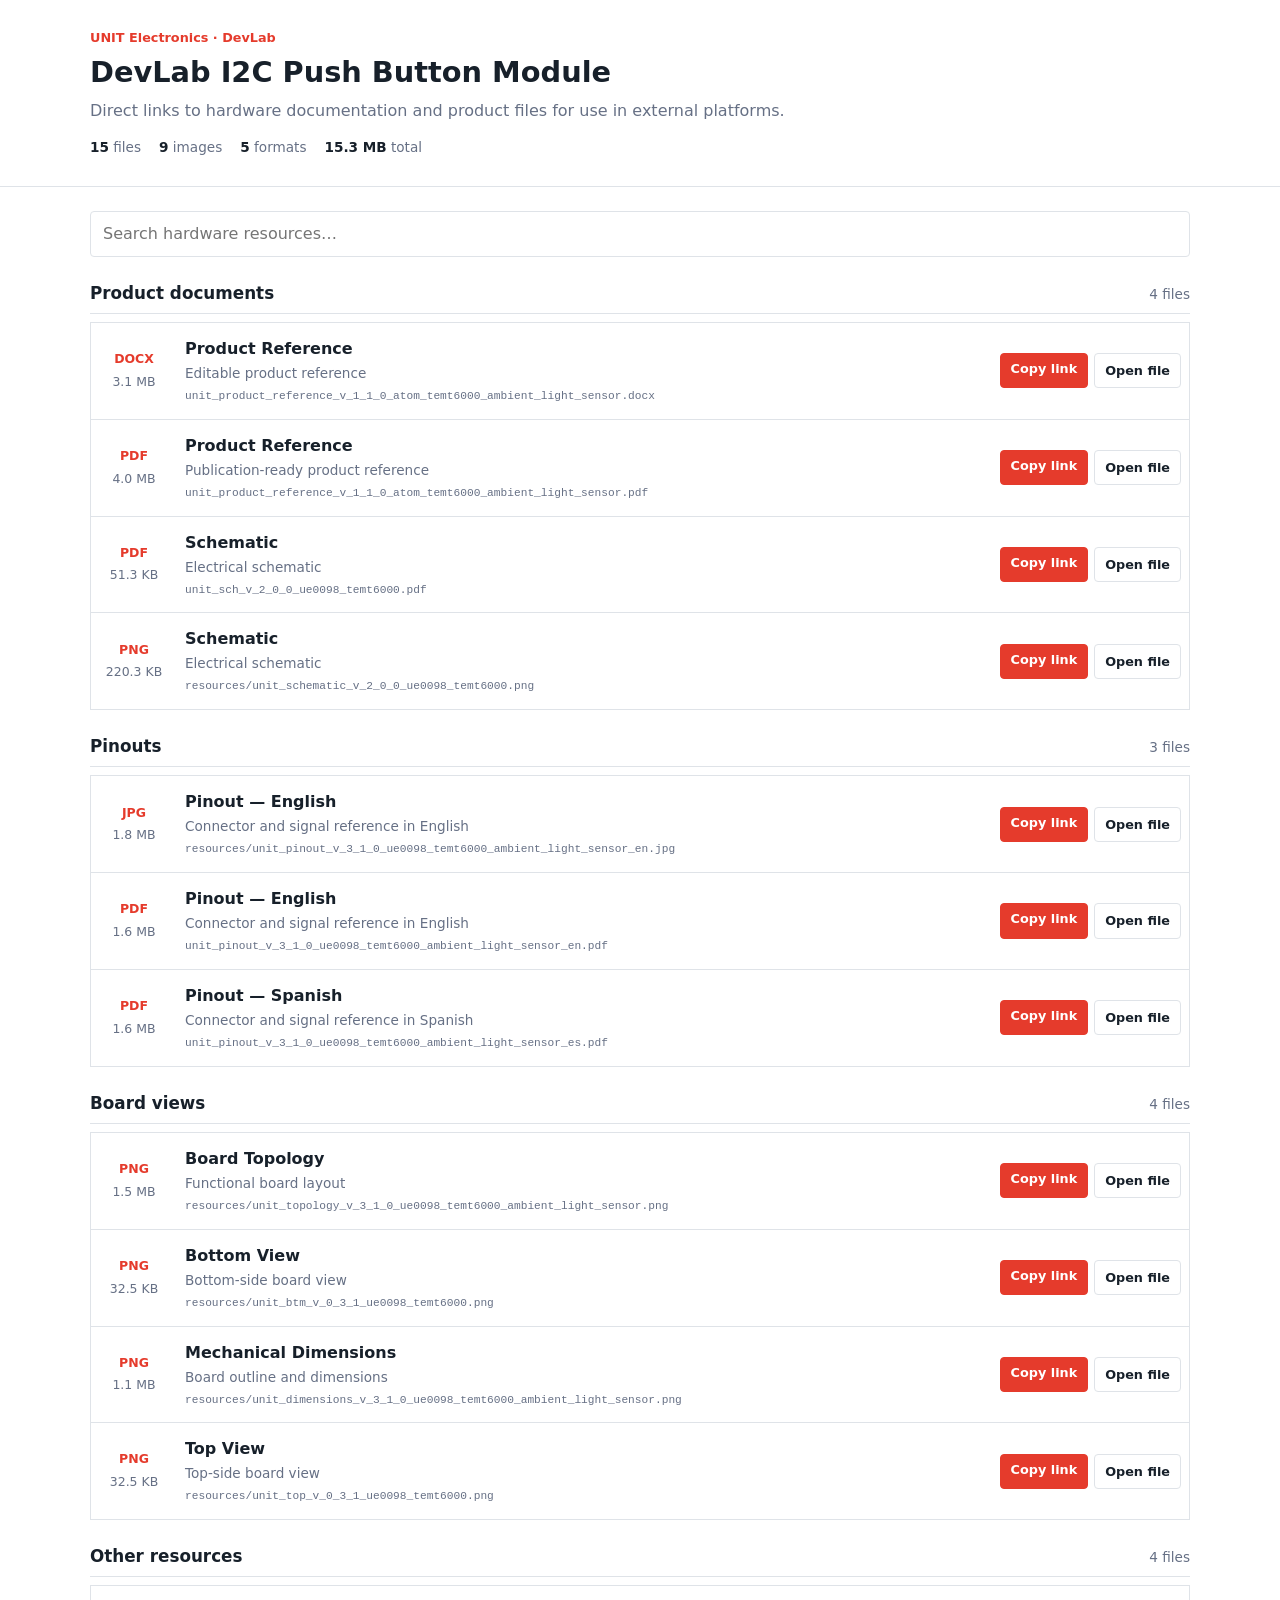
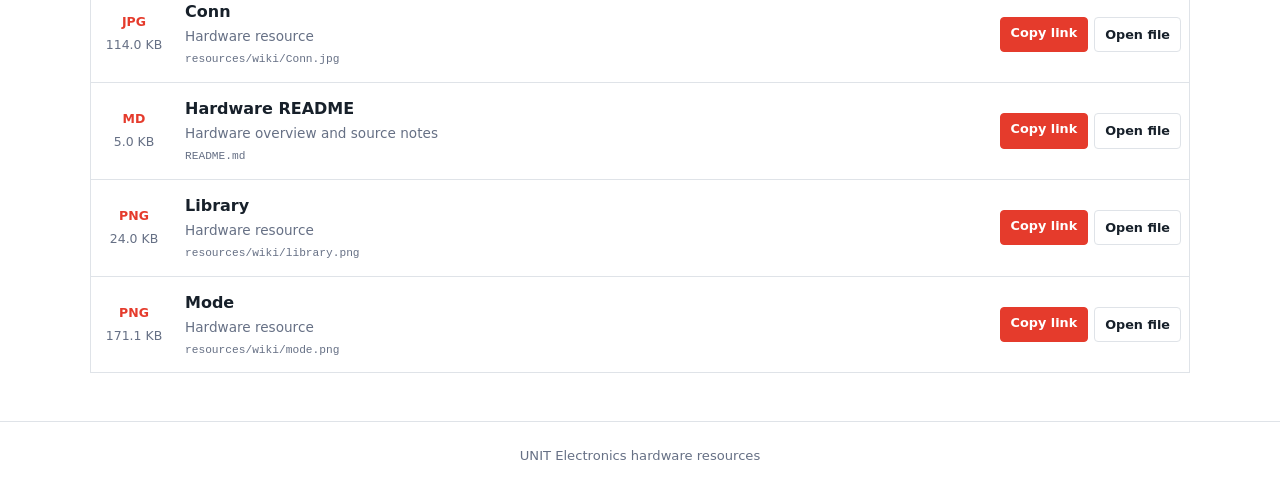
==== docs/index.html @ 520f197c "Auto-update hardware documentation" ====
<!DOCTYPE html>
<html lang="en">
<head>
  <base href="hardware/">
  <meta charset="UTF-8">
  <meta name="viewport" content="width=device-width, initial-scale=1.0">
  <meta name="description" content="DevLab I2C Push Button Module hardware documentation and downloads">
  <title>DevLab I2C Push Button Module | Hardware Resources</title>
  <style>
    :root {
      --ink: #17202a;
      --muted: #667085;
      --line: #dfe3e8;
      --brand: #e53b2c;
    }
    * { box-sizing: border-box; }
    body {
      margin: 0;
      color: var(--ink);
      font: 16px/1.5 Inter, ui-sans-serif, system-ui, -apple-system, sans-serif;
    }
    .site-header { border-bottom: 1px solid var(--line); }
    .header-content, main {
      width: min(1100px, calc(100% - 32px));
      margin: 0 auto;
    }
    .header-content { padding: 28px 0; }
    .eyebrow {
      margin: 0 0 4px;
      color: var(--brand);
      font-size: .8rem;
      font-weight: 700;
    }
    h1 { margin: 0; font-size: 1.8rem; }
    .subtitle { margin: 5px 0 0; color: var(--muted); }
    .summary {
      display: flex;
      flex-wrap: wrap;
      gap: 18px;
      margin-top: 14px;
      color: var(--muted);
      font-size: .85rem;
    }
    .summary strong { color: var(--ink); }
    main { padding: 24px 0 48px; }
    .toolbar { margin-bottom: 24px; }
    .search {
      width: 100%;
      padding: 10px 12px;
      border: 1px solid var(--line);
      border-radius: 4px;
      color: var(--ink);
      font: inherit;
    }
    .search:focus { outline: 2px solid #f6c4bf; border-color: var(--brand); }
    .resource-section { margin-top: 24px; }
    .section-heading {
      display: flex;
      align-items: baseline;
      justify-content: space-between;
      margin-bottom: 8px;
      border-bottom: 1px solid var(--line);
    }
    .section-heading h2 { margin: 0 0 7px; font-size: 1.05rem; }
    .section-heading span { color: var(--muted); font-size: .85rem; }
    .resource-list { border-top: 1px solid var(--line); }
    .resource-item {
      display: grid;
      grid-template-columns: 70px minmax(0, 1fr) auto;
      align-items: center;
      gap: 16px;
      padding: 14px 8px;
      border: 1px solid var(--line);
      border-top: 0;
    }
    .file-meta { display: grid; gap: 4px; text-align: center; }
    .file-type {
      color: var(--brand);
      font-size: .78rem;
    }
    .file-size { color: var(--muted); font-size: .78rem; }
    .resource-details { min-width: 0; }
    .resource-item h3 { margin: 0; font-size: 1rem; }
    .resource-item p {
      display: inline;
      margin: 0 8px 0 0;
      color: var(--muted);
      font-size: .85rem;
    }
    .resource-item code {
      display: block;
      overflow: hidden;
      margin-top: 3px;
      color: var(--muted);
      font-size: .7rem;
      text-overflow: ellipsis;
      white-space: nowrap;
    }
    .actions { display: flex; gap: 6px; }
    .button {
      display: inline-flex;
      justify-content: center;
      padding: 7px 10px;
      border: 1px solid var(--line);
      border-radius: 4px;
      color: var(--ink);
      background: #fff;
      cursor: pointer;
      text-decoration: none;
      font-size: .8rem;
      font-weight: 600;
      font-family: inherit;
    }
    .button:hover { border-color: #aeb4bd; }
    .button.primary { color: #fff; border-color: var(--brand); background: var(--brand); }
    .empty-state { display: none; padding: 32px 0; color: var(--muted); text-align: center; }
    footer { padding: 24px 16px; border-top: 1px solid var(--line); color: var(--muted); text-align: center; font-size: .82rem; }
    [hidden] { display: none !important; }
    .visually-hidden {
      position: absolute;
      width: 1px;
      height: 1px;
      padding: 0;
      margin: -1px;
      overflow: hidden;
      clip: rect(0, 0, 0, 0);
      white-space: nowrap;
      border: 0;
    }
    @media (max-width: 680px) {
      .resource-item { grid-template-columns: 52px minmax(0, 1fr); }
      .actions { grid-column: 1 / -1; padding-left: 68px; }
    }
  </style>
</head>
<body>
  <header class="site-header">
    <div class="header-content">
      <p class="eyebrow">UNIT Electronics · DevLab</p>
      <h1>DevLab I2C Push Button Module</h1>
      <p class="subtitle">Direct links to hardware documentation and product files for use in external platforms.</p>
      <div class="summary" aria-label="Resource summary">
        <span><strong>15</strong> files</span>
        <span><strong>9</strong> images</span>
        <span><strong>5</strong> formats</span>
        <span><strong>15.3 MB</strong> total</span>
      </div>
    </div>
  </header>
  <main>
    <div class="toolbar">
      <label for="resource-search" class="visually-hidden">Search hardware resources</label>
      <input id="resource-search" class="search" type="search" placeholder="Search hardware resources…" autocomplete="off">
    </div>

      <section class="resource-section">
        <div class="section-heading">
          <h2>Product documents</h2>
          <span>4 files</span>
        </div>
        <div class="resource-list">
        <article class="resource-item" data-search="product reference unit_product_reference_v_1_1_0_atom_temt6000_ambient_light_sensor.docx editable product reference">
          <div class="file-meta">
            <strong class="file-type">DOCX</strong>
            <span class="file-size">3.1 MB</span>
          </div>
          <div class="resource-details">
            <h3>Product Reference</h3>
            <p>Editable product reference</p>
            <code title="unit_product_reference_v_1_1_0_atom_temt6000_ambient_light_sensor.docx">unit_product_reference_v_1_1_0_atom_temt6000_ambient_light_sensor.docx</code>
          </div>
          <div class="actions">
            <button class="button primary copy-link" type="button" data-url="unit_product_reference_v_1_1_0_atom_temt6000_ambient_light_sensor.docx">Copy link</button>
            <a class="button" href="unit_product_reference_v_1_1_0_atom_temt6000_ambient_light_sensor.docx" target="_blank" rel="noopener">Open file</a>
          </div>
        </article>

        <article class="resource-item" data-search="product reference unit_product_reference_v_1_1_0_atom_temt6000_ambient_light_sensor.pdf publication-ready product reference">
          <div class="file-meta">
            <strong class="file-type">PDF</strong>
            <span class="file-size">4.0 MB</span>
          </div>
          <div class="resource-details">
            <h3>Product Reference</h3>
            <p>Publication-ready product reference</p>
            <code title="unit_product_reference_v_1_1_0_atom_temt6000_ambient_light_sensor.pdf">unit_product_reference_v_1_1_0_atom_temt6000_ambient_light_sensor.pdf</code>
          </div>
          <div class="actions">
            <button class="button primary copy-link" type="button" data-url="unit_product_reference_v_1_1_0_atom_temt6000_ambient_light_sensor.pdf">Copy link</button>
            <a class="button" href="unit_product_reference_v_1_1_0_atom_temt6000_ambient_light_sensor.pdf" target="_blank" rel="noopener">Open file</a>
          </div>
        </article>

        <article class="resource-item" data-search="schematic unit_sch_v_2_0_0_ue0098_temt6000.pdf electrical schematic">
          <div class="file-meta">
            <strong class="file-type">PDF</strong>
            <span class="file-size">51.3 KB</span>
          </div>
          <div class="resource-details">
            <h3>Schematic</h3>
            <p>Electrical schematic</p>
            <code title="unit_sch_v_2_0_0_ue0098_temt6000.pdf">unit_sch_v_2_0_0_ue0098_temt6000.pdf</code>
          </div>
          <div class="actions">
            <button class="button primary copy-link" type="button" data-url="unit_sch_v_2_0_0_ue0098_temt6000.pdf">Copy link</button>
            <a class="button" href="unit_sch_v_2_0_0_ue0098_temt6000.pdf" target="_blank" rel="noopener">Open file</a>
          </div>
        </article>

        <article class="resource-item" data-search="schematic resources/unit_schematic_v_2_0_0_ue0098_temt6000.png electrical schematic">
          <div class="file-meta">
            <strong class="file-type">PNG</strong>
            <span class="file-size">220.3 KB</span>
          </div>
          <div class="resource-details">
            <h3>Schematic</h3>
            <p>Electrical schematic</p>
            <code title="resources/unit_schematic_v_2_0_0_ue0098_temt6000.png">resources/unit_schematic_v_2_0_0_ue0098_temt6000.png</code>
          </div>
          <div class="actions">
            <button class="button primary copy-link" type="button" data-url="resources/unit_schematic_v_2_0_0_ue0098_temt6000.png">Copy link</button>
            <a class="button" href="resources/unit_schematic_v_2_0_0_ue0098_temt6000.png" target="_blank" rel="noopener">Open file</a>
          </div>
        </article>
        </div>
      </section>
      <section class="resource-section">
        <div class="section-heading">
          <h2>Pinouts</h2>
          <span>3 files</span>
        </div>
        <div class="resource-list">
        <article class="resource-item" data-search="pinout — english resources/unit_pinout_v_3_1_0_ue0098_temt6000_ambient_light_sensor_en.jpg connector and signal reference in english">
          <div class="file-meta">
            <strong class="file-type">JPG</strong>
            <span class="file-size">1.8 MB</span>
          </div>
          <div class="resource-details">
            <h3>Pinout — English</h3>
            <p>Connector and signal reference in English</p>
            <code title="resources/unit_pinout_v_3_1_0_ue0098_temt6000_ambient_light_sensor_en.jpg">resources/unit_pinout_v_3_1_0_ue0098_temt6000_ambient_light_sensor_en.jpg</code>
          </div>
          <div class="actions">
            <button class="button primary copy-link" type="button" data-url="resources/unit_pinout_v_3_1_0_ue0098_temt6000_ambient_light_sensor_en.jpg">Copy link</button>
            <a class="button" href="resources/unit_pinout_v_3_1_0_ue0098_temt6000_ambient_light_sensor_en.jpg" target="_blank" rel="noopener">Open file</a>
          </div>
        </article>

        <article class="resource-item" data-search="pinout — english unit_pinout_v_3_1_0_ue0098_temt6000_ambient_light_sensor_en.pdf connector and signal reference in english">
          <div class="file-meta">
            <strong class="file-type">PDF</strong>
            <span class="file-size">1.6 MB</span>
          </div>
          <div class="resource-details">
            <h3>Pinout — English</h3>
            <p>Connector and signal reference in English</p>
            <code title="unit_pinout_v_3_1_0_ue0098_temt6000_ambient_light_sensor_en.pdf">unit_pinout_v_3_1_0_ue0098_temt6000_ambient_light_sensor_en.pdf</code>
          </div>
          <div class="actions">
            <button class="button primary copy-link" type="button" data-url="unit_pinout_v_3_1_0_ue0098_temt6000_ambient_light_sensor_en.pdf">Copy link</button>
            <a class="button" href="unit_pinout_v_3_1_0_ue0098_temt6000_ambient_light_sensor_en.pdf" target="_blank" rel="noopener">Open file</a>
          </div>
        </article>

        <article class="resource-item" data-search="pinout — spanish unit_pinout_v_3_1_0_ue0098_temt6000_ambient_light_sensor_es.pdf connector and signal reference in spanish">
          <div class="file-meta">
            <strong class="file-type">PDF</strong>
            <span class="file-size">1.6 MB</span>
          </div>
          <div class="resource-details">
            <h3>Pinout — Spanish</h3>
            <p>Connector and signal reference in Spanish</p>
            <code title="unit_pinout_v_3_1_0_ue0098_temt6000_ambient_light_sensor_es.pdf">unit_pinout_v_3_1_0_ue0098_temt6000_ambient_light_sensor_es.pdf</code>
          </div>
          <div class="actions">
            <button class="button primary copy-link" type="button" data-url="unit_pinout_v_3_1_0_ue0098_temt6000_ambient_light_sensor_es.pdf">Copy link</button>
            <a class="button" href="unit_pinout_v_3_1_0_ue0098_temt6000_ambient_light_sensor_es.pdf" target="_blank" rel="noopener">Open file</a>
          </div>
        </article>
        </div>
      </section>
      <section class="resource-section">
        <div class="section-heading">
          <h2>Board views</h2>
          <span>4 files</span>
        </div>
        <div class="resource-list">
        <article class="resource-item" data-search="board topology resources/unit_topology_v_3_1_0_ue0098_temt6000_ambient_light_sensor.png functional board layout">
          <div class="file-meta">
            <strong class="file-type">PNG</strong>
            <span class="file-size">1.5 MB</span>
          </div>
          <div class="resource-details">
            <h3>Board Topology</h3>
            <p>Functional board layout</p>
            <code title="resources/unit_topology_v_3_1_0_ue0098_temt6000_ambient_light_sensor.png">resources/unit_topology_v_3_1_0_ue0098_temt6000_ambient_light_sensor.png</code>
          </div>
          <div class="actions">
            <button class="button primary copy-link" type="button" data-url="resources/unit_topology_v_3_1_0_ue0098_temt6000_ambient_light_sensor.png">Copy link</button>
            <a class="button" href="resources/unit_topology_v_3_1_0_ue0098_temt6000_ambient_light_sensor.png" target="_blank" rel="noopener">Open file</a>
          </div>
        </article>

        <article class="resource-item" data-search="bottom view resources/unit_btm_v_0_3_1_ue0098_temt6000.png bottom-side board view">
          <div class="file-meta">
            <strong class="file-type">PNG</strong>
            <span class="file-size">32.5 KB</span>
          </div>
          <div class="resource-details">
            <h3>Bottom View</h3>
            <p>Bottom-side board view</p>
            <code title="resources/unit_btm_v_0_3_1_ue0098_temt6000.png">resources/unit_btm_v_0_3_1_ue0098_temt6000.png</code>
          </div>
          <div class="actions">
            <button class="button primary copy-link" type="button" data-url="resources/unit_btm_v_0_3_1_ue0098_temt6000.png">Copy link</button>
            <a class="button" href="resources/unit_btm_v_0_3_1_ue0098_temt6000.png" target="_blank" rel="noopener">Open file</a>
          </div>
        </article>

        <article class="resource-item" data-search="mechanical dimensions resources/unit_dimensions_v_3_1_0_ue0098_temt6000_ambient_light_sensor.png board outline and dimensions">
          <div class="file-meta">
            <strong class="file-type">PNG</strong>
            <span class="file-size">1.1 MB</span>
          </div>
          <div class="resource-details">
            <h3>Mechanical Dimensions</h3>
            <p>Board outline and dimensions</p>
            <code title="resources/unit_dimensions_v_3_1_0_ue0098_temt6000_ambient_light_sensor.png">resources/unit_dimensions_v_3_1_0_ue0098_temt6000_ambient_light_sensor.png</code>
          </div>
          <div class="actions">
            <button class="button primary copy-link" type="button" data-url="resources/unit_dimensions_v_3_1_0_ue0098_temt6000_ambient_light_sensor.png">Copy link</button>
            <a class="button" href="resources/unit_dimensions_v_3_1_0_ue0098_temt6000_ambient_light_sensor.png" target="_blank" rel="noopener">Open file</a>
          </div>
        </article>

        <article class="resource-item" data-search="top view resources/unit_top_v_0_3_1_ue0098_temt6000.png top-side board view">
          <div class="file-meta">
            <strong class="file-type">PNG</strong>
            <span class="file-size">32.5 KB</span>
          </div>
          <div class="resource-details">
            <h3>Top View</h3>
            <p>Top-side board view</p>
            <code title="resources/unit_top_v_0_3_1_ue0098_temt6000.png">resources/unit_top_v_0_3_1_ue0098_temt6000.png</code>
          </div>
          <div class="actions">
            <button class="button primary copy-link" type="button" data-url="resources/unit_top_v_0_3_1_ue0098_temt6000.png">Copy link</button>
            <a class="button" href="resources/unit_top_v_0_3_1_ue0098_temt6000.png" target="_blank" rel="noopener">Open file</a>
          </div>
        </article>
        </div>
      </section>
      <section class="resource-section">
        <div class="section-heading">
          <h2>Other resources</h2>
          <span>4 files</span>
        </div>
        <div class="resource-list">
        <article class="resource-item" data-search="conn resources/wiki/conn.jpg hardware resource">
          <div class="file-meta">
            <strong class="file-type">JPG</strong>
            <span class="file-size">114.0 KB</span>
          </div>
          <div class="resource-details">
            <h3>Conn</h3>
            <p>Hardware resource</p>
            <code title="resources/wiki/Conn.jpg">resources/wiki/Conn.jpg</code>
          </div>
          <div class="actions">
            <button class="button primary copy-link" type="button" data-url="resources/wiki/Conn.jpg">Copy link</button>
            <a class="button" href="resources/wiki/Conn.jpg" target="_blank" rel="noopener">Open file</a>
          </div>
        </article>

        <article class="resource-item" data-search="hardware readme readme.md hardware overview and source notes">
          <div class="file-meta">
            <strong class="file-type">MD</strong>
            <span class="file-size">5.0 KB</span>
          </div>
          <div class="resource-details">
            <h3>Hardware README</h3>
            <p>Hardware overview and source notes</p>
            <code title="README.md">README.md</code>
          </div>
          <div class="actions">
            <button class="button primary copy-link" type="button" data-url="README.md">Copy link</button>
            <a class="button" href="README.md" target="_blank" rel="noopener">Open file</a>
          </div>
        </article>

        <article class="resource-item" data-search="library resources/wiki/library.png hardware resource">
          <div class="file-meta">
            <strong class="file-type">PNG</strong>
            <span class="file-size">24.0 KB</span>
          </div>
          <div class="resource-details">
            <h3>Library</h3>
            <p>Hardware resource</p>
            <code title="resources/wiki/library.png">resources/wiki/library.png</code>
          </div>
          <div class="actions">
            <button class="button primary copy-link" type="button" data-url="resources/wiki/library.png">Copy link</button>
            <a class="button" href="resources/wiki/library.png" target="_blank" rel="noopener">Open file</a>
          </div>
        </article>

        <article class="resource-item" data-search="mode resources/wiki/mode.png hardware resource">
          <div class="file-meta">
            <strong class="file-type">PNG</strong>
            <span class="file-size">171.1 KB</span>
          </div>
          <div class="resource-details">
            <h3>Mode</h3>
            <p>Hardware resource</p>
            <code title="resources/wiki/mode.png">resources/wiki/mode.png</code>
          </div>
          <div class="actions">
            <button class="button primary copy-link" type="button" data-url="resources/wiki/mode.png">Copy link</button>
            <a class="button" href="resources/wiki/mode.png" target="_blank" rel="noopener">Open file</a>
          </div>
        </article>
        </div>
      </section>
    <p id="empty-state" class="empty-state">No resources match your search.</p>
  </main>
  <footer>UNIT Electronics hardware resources</footer>
  <script>
    const search = document.getElementById('resource-search');
    const sections = [...document.querySelectorAll('.resource-section')];
    const emptyState = document.getElementById('empty-state');
    const copyText = async (text) => {
      try {
        await navigator.clipboard.writeText(text);
      } catch (error) {
        const input = document.createElement('textarea');
        input.value = text;
        input.style.position = 'fixed';
        input.style.opacity = '0';
        document.body.appendChild(input);
        input.select();
        document.execCommand('copy');
        input.remove();
      }
    };
    document.querySelectorAll('.copy-link').forEach((button) => {
      button.addEventListener('click', async () => {
        const absoluteUrl = new URL(button.dataset.url, document.baseURI).href;
        await copyText(absoluteUrl);
        const originalLabel = button.textContent;
        button.textContent = 'Copied';
        setTimeout(() => { button.textContent = originalLabel; }, 1600);
      });
    });
    search.addEventListener('input', () => {
      const query = search.value.trim().toLowerCase();
      let visibleCards = 0;
      sections.forEach((section) => {
        let sectionCards = 0;
        section.querySelectorAll('.resource-item').forEach((card) => {
          const match = card.dataset.search.includes(query);
          card.hidden = !match;
          sectionCards += Number(match);
        });
        section.hidden = sectionCards === 0;
        visibleCards += sectionCards;
      });
      emptyState.style.display = visibleCards ? 'none' : 'block';
    });
  </script>
</body>
</html>
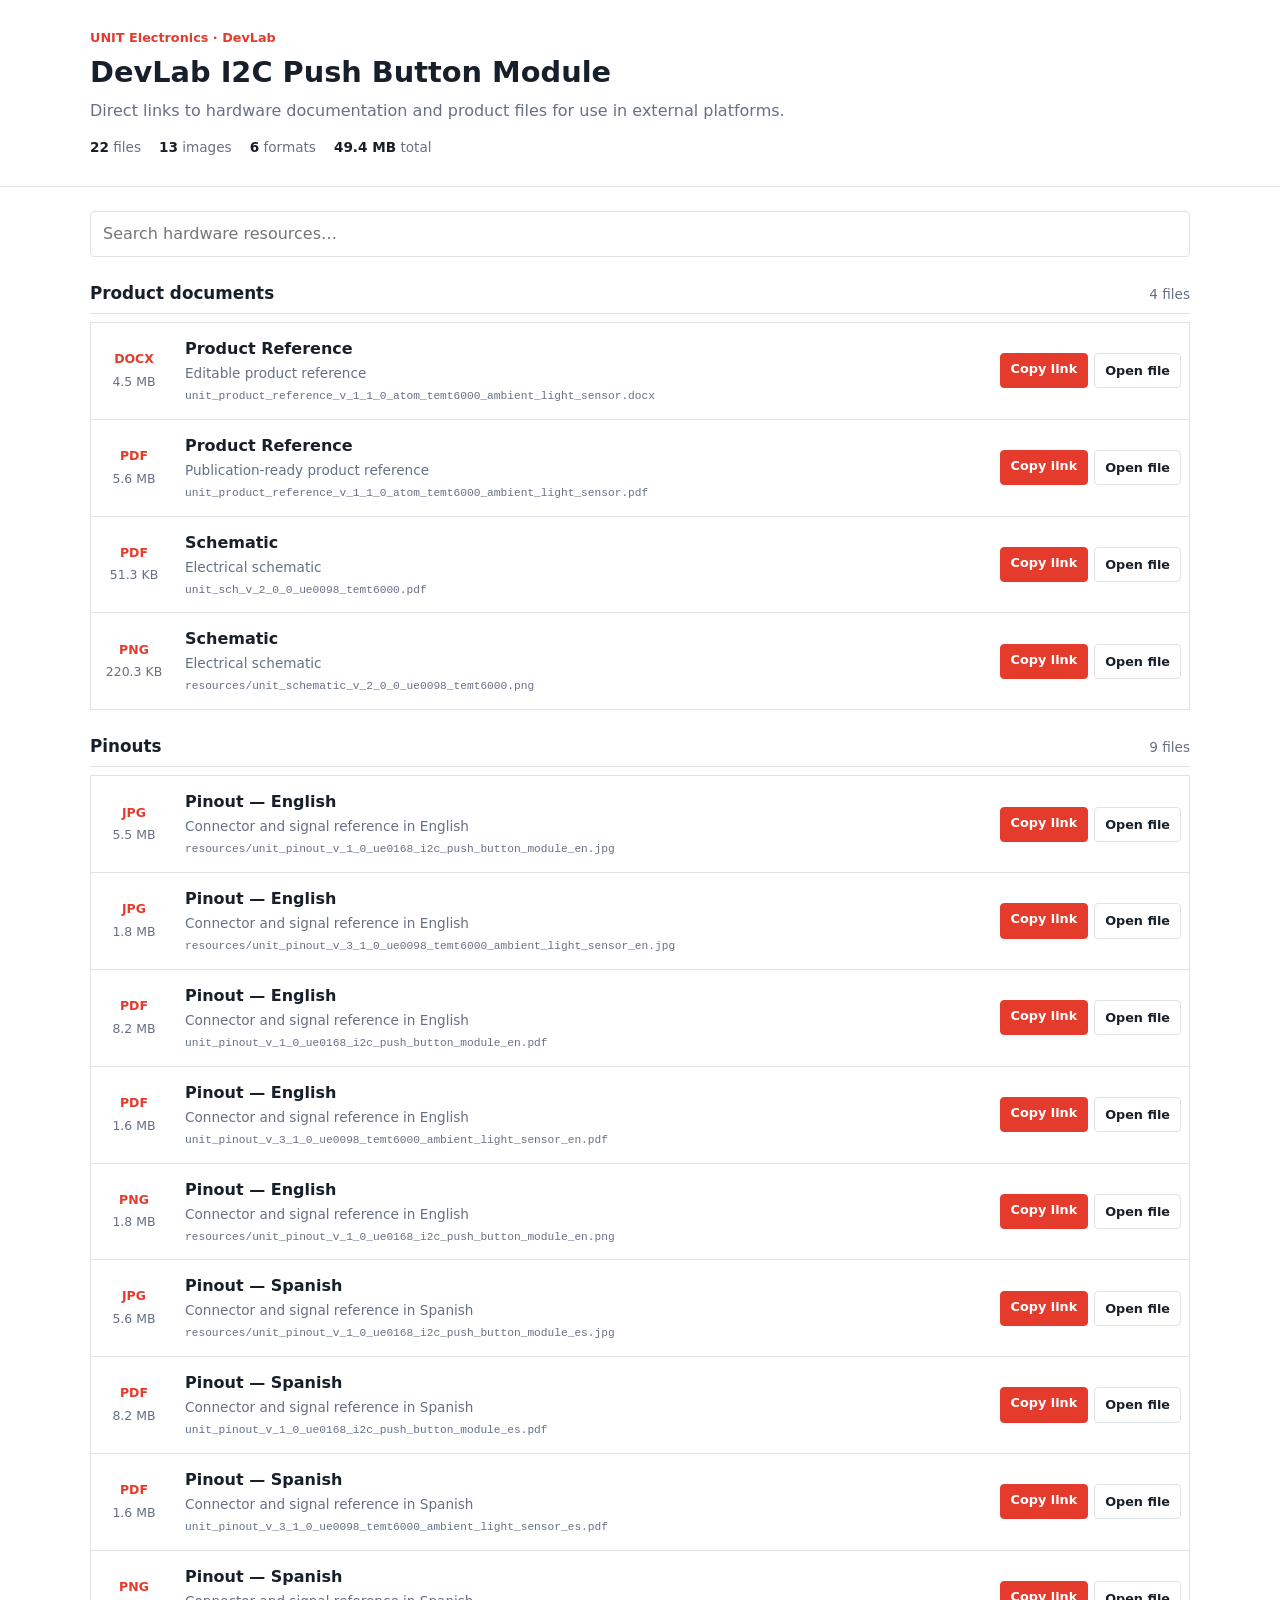
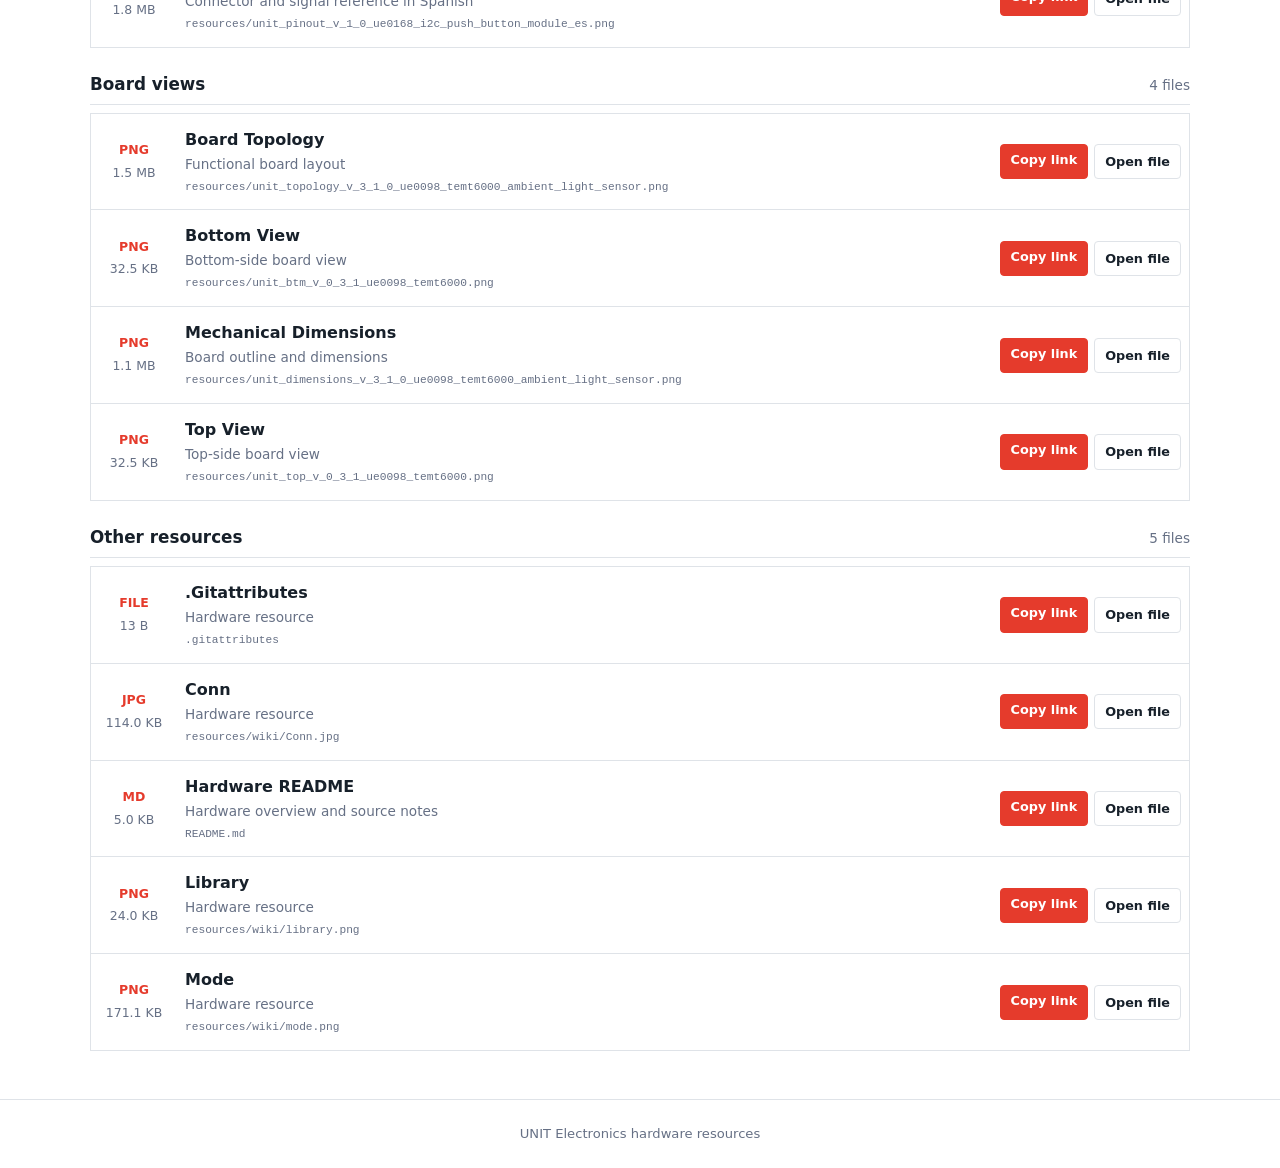
==== commit ffb0d7ff: "Auto-update hardware documentation" ====
--- a/docs/index.html
+++ b/docs/index.html
@@ -140,10 +140,10 @@
       <h1>DevLab I2C Push Button Module</h1>
       <p class="subtitle">Direct links to hardware documentation and product files for use in external platforms.</p>
       <div class="summary" aria-label="Resource summary">
-        <span><strong>15</strong> files</span>
-        <span><strong>9</strong> images</span>
-        <span><strong>5</strong> formats</span>
-        <span><strong>15.3 MB</strong> total</span>
+        <span><strong>22</strong> files</span>
+        <span><strong>13</strong> images</span>
+        <span><strong>6</strong> formats</span>
+        <span><strong>49.4 MB</strong> total</span>
       </div>
     </div>
   </header>
@@ -162,7 +162,7 @@
         <article class="resource-item" data-search="product reference unit_product_reference_v_1_1_0_atom_temt6000_ambient_light_sensor.docx editable product reference">
           <div class="file-meta">
             <strong class="file-type">DOCX</strong>
-            <span class="file-size">3.1 MB</span>
+            <span class="file-size">4.5 MB</span>
           </div>
           <div class="resource-details">
             <h3>Product Reference</h3>
@@ -178,7 +178,7 @@
         <article class="resource-item" data-search="product reference unit_product_reference_v_1_1_0_atom_temt6000_ambient_light_sensor.pdf publication-ready product reference">
           <div class="file-meta">
             <strong class="file-type">PDF</strong>
-            <span class="file-size">4.0 MB</span>
+            <span class="file-size">5.6 MB</span>
           </div>
           <div class="resource-details">
             <h3>Product Reference</h3>
@@ -227,9 +227,25 @@
       <section class="resource-section">
         <div class="section-heading">
           <h2>Pinouts</h2>
-          <span>3 files</span>
+          <span>9 files</span>
         </div>
         <div class="resource-list">
+        <article class="resource-item" data-search="pinout — english resources/unit_pinout_v_1_0_ue0168_i2c_push_button_module_en.jpg connector and signal reference in english">
+          <div class="file-meta">
+            <strong class="file-type">JPG</strong>
+            <span class="file-size">5.5 MB</span>
+          </div>
+          <div class="resource-details">
+            <h3>Pinout — English</h3>
+            <p>Connector and signal reference in English</p>
+            <code title="resources/unit_pinout_v_1_0_ue0168_i2c_push_button_module_en.jpg">resources/unit_pinout_v_1_0_ue0168_i2c_push_button_module_en.jpg</code>
+          </div>
+          <div class="actions">
+            <button class="button primary copy-link" type="button" data-url="resources/unit_pinout_v_1_0_ue0168_i2c_push_button_module_en.jpg">Copy link</button>
+            <a class="button" href="resources/unit_pinout_v_1_0_ue0168_i2c_push_button_module_en.jpg" target="_blank" rel="noopener">Open file</a>
+          </div>
+        </article>
+
         <article class="resource-item" data-search="pinout — english resources/unit_pinout_v_3_1_0_ue0098_temt6000_ambient_light_sensor_en.jpg connector and signal reference in english">
           <div class="file-meta">
             <strong class="file-type">JPG</strong>
@@ -246,6 +262,22 @@
           </div>
         </article>
 
+        <article class="resource-item" data-search="pinout — english unit_pinout_v_1_0_ue0168_i2c_push_button_module_en.pdf connector and signal reference in english">
+          <div class="file-meta">
+            <strong class="file-type">PDF</strong>
+            <span class="file-size">8.2 MB</span>
+          </div>
+          <div class="resource-details">
+            <h3>Pinout — English</h3>
+            <p>Connector and signal reference in English</p>
+            <code title="unit_pinout_v_1_0_ue0168_i2c_push_button_module_en.pdf">unit_pinout_v_1_0_ue0168_i2c_push_button_module_en.pdf</code>
+          </div>
+          <div class="actions">
+            <button class="button primary copy-link" type="button" data-url="unit_pinout_v_1_0_ue0168_i2c_push_button_module_en.pdf">Copy link</button>
+            <a class="button" href="unit_pinout_v_1_0_ue0168_i2c_push_button_module_en.pdf" target="_blank" rel="noopener">Open file</a>
+          </div>
+        </article>
+
         <article class="resource-item" data-search="pinout — english unit_pinout_v_3_1_0_ue0098_temt6000_ambient_light_sensor_en.pdf connector and signal reference in english">
           <div class="file-meta">
             <strong class="file-type">PDF</strong>
@@ -262,6 +294,54 @@
           </div>
         </article>
 
+        <article class="resource-item" data-search="pinout — english resources/unit_pinout_v_1_0_ue0168_i2c_push_button_module_en.png connector and signal reference in english">
+          <div class="file-meta">
+            <strong class="file-type">PNG</strong>
+            <span class="file-size">1.8 MB</span>
+          </div>
+          <div class="resource-details">
+            <h3>Pinout — English</h3>
+            <p>Connector and signal reference in English</p>
+            <code title="resources/unit_pinout_v_1_0_ue0168_i2c_push_button_module_en.png">resources/unit_pinout_v_1_0_ue0168_i2c_push_button_module_en.png</code>
+          </div>
+          <div class="actions">
+            <button class="button primary copy-link" type="button" data-url="resources/unit_pinout_v_1_0_ue0168_i2c_push_button_module_en.png">Copy link</button>
+            <a class="button" href="resources/unit_pinout_v_1_0_ue0168_i2c_push_button_module_en.png" target="_blank" rel="noopener">Open file</a>
+          </div>
+        </article>
+
+        <article class="resource-item" data-search="pinout — spanish resources/unit_pinout_v_1_0_ue0168_i2c_push_button_module_es.jpg connector and signal reference in spanish">
+          <div class="file-meta">
+            <strong class="file-type">JPG</strong>
+            <span class="file-size">5.6 MB</span>
+          </div>
+          <div class="resource-details">
+            <h3>Pinout — Spanish</h3>
+            <p>Connector and signal reference in Spanish</p>
+            <code title="resources/unit_pinout_v_1_0_ue0168_i2c_push_button_module_es.jpg">resources/unit_pinout_v_1_0_ue0168_i2c_push_button_module_es.jpg</code>
+          </div>
+          <div class="actions">
+            <button class="button primary copy-link" type="button" data-url="resources/unit_pinout_v_1_0_ue0168_i2c_push_button_module_es.jpg">Copy link</button>
+            <a class="button" href="resources/unit_pinout_v_1_0_ue0168_i2c_push_button_module_es.jpg" target="_blank" rel="noopener">Open file</a>
+          </div>
+        </article>
+
+        <article class="resource-item" data-search="pinout — spanish unit_pinout_v_1_0_ue0168_i2c_push_button_module_es.pdf connector and signal reference in spanish">
+          <div class="file-meta">
+            <strong class="file-type">PDF</strong>
+            <span class="file-size">8.2 MB</span>
+          </div>
+          <div class="resource-details">
+            <h3>Pinout — Spanish</h3>
+            <p>Connector and signal reference in Spanish</p>
+            <code title="unit_pinout_v_1_0_ue0168_i2c_push_button_module_es.pdf">unit_pinout_v_1_0_ue0168_i2c_push_button_module_es.pdf</code>
+          </div>
+          <div class="actions">
+            <button class="button primary copy-link" type="button" data-url="unit_pinout_v_1_0_ue0168_i2c_push_button_module_es.pdf">Copy link</button>
+            <a class="button" href="unit_pinout_v_1_0_ue0168_i2c_push_button_module_es.pdf" target="_blank" rel="noopener">Open file</a>
+          </div>
+        </article>
+
         <article class="resource-item" data-search="pinout — spanish unit_pinout_v_3_1_0_ue0098_temt6000_ambient_light_sensor_es.pdf connector and signal reference in spanish">
           <div class="file-meta">
             <strong class="file-type">PDF</strong>
@@ -275,6 +355,22 @@
           <div class="actions">
             <button class="button primary copy-link" type="button" data-url="unit_pinout_v_3_1_0_ue0098_temt6000_ambient_light_sensor_es.pdf">Copy link</button>
             <a class="button" href="unit_pinout_v_3_1_0_ue0098_temt6000_ambient_light_sensor_es.pdf" target="_blank" rel="noopener">Open file</a>
+          </div>
+        </article>
+
+        <article class="resource-item" data-search="pinout — spanish resources/unit_pinout_v_1_0_ue0168_i2c_push_button_module_es.png connector and signal reference in spanish">
+          <div class="file-meta">
+            <strong class="file-type">PNG</strong>
+            <span class="file-size">1.8 MB</span>
+          </div>
+          <div class="resource-details">
+            <h3>Pinout — Spanish</h3>
+            <p>Connector and signal reference in Spanish</p>
+            <code title="resources/unit_pinout_v_1_0_ue0168_i2c_push_button_module_es.png">resources/unit_pinout_v_1_0_ue0168_i2c_push_button_module_es.png</code>
+          </div>
+          <div class="actions">
+            <button class="button primary copy-link" type="button" data-url="resources/unit_pinout_v_1_0_ue0168_i2c_push_button_module_es.png">Copy link</button>
+            <a class="button" href="resources/unit_pinout_v_1_0_ue0168_i2c_push_button_module_es.png" target="_blank" rel="noopener">Open file</a>
           </div>
         </article>
         </div>
@@ -353,9 +449,25 @@
       <section class="resource-section">
         <div class="section-heading">
           <h2>Other resources</h2>
-          <span>4 files</span>
+          <span>5 files</span>
         </div>
         <div class="resource-list">
+        <article class="resource-item" data-search=".gitattributes .gitattributes hardware resource">
+          <div class="file-meta">
+            <strong class="file-type">FILE</strong>
+            <span class="file-size">13 B</span>
+          </div>
+          <div class="resource-details">
+            <h3>.Gitattributes</h3>
+            <p>Hardware resource</p>
+            <code title=".gitattributes">.gitattributes</code>
+          </div>
+          <div class="actions">
+            <button class="button primary copy-link" type="button" data-url=".gitattributes">Copy link</button>
+            <a class="button" href=".gitattributes" target="_blank" rel="noopener">Open file</a>
+          </div>
+        </article>
+
         <article class="resource-item" data-search="conn resources/wiki/conn.jpg hardware resource">
           <div class="file-meta">
             <strong class="file-type">JPG</strong>
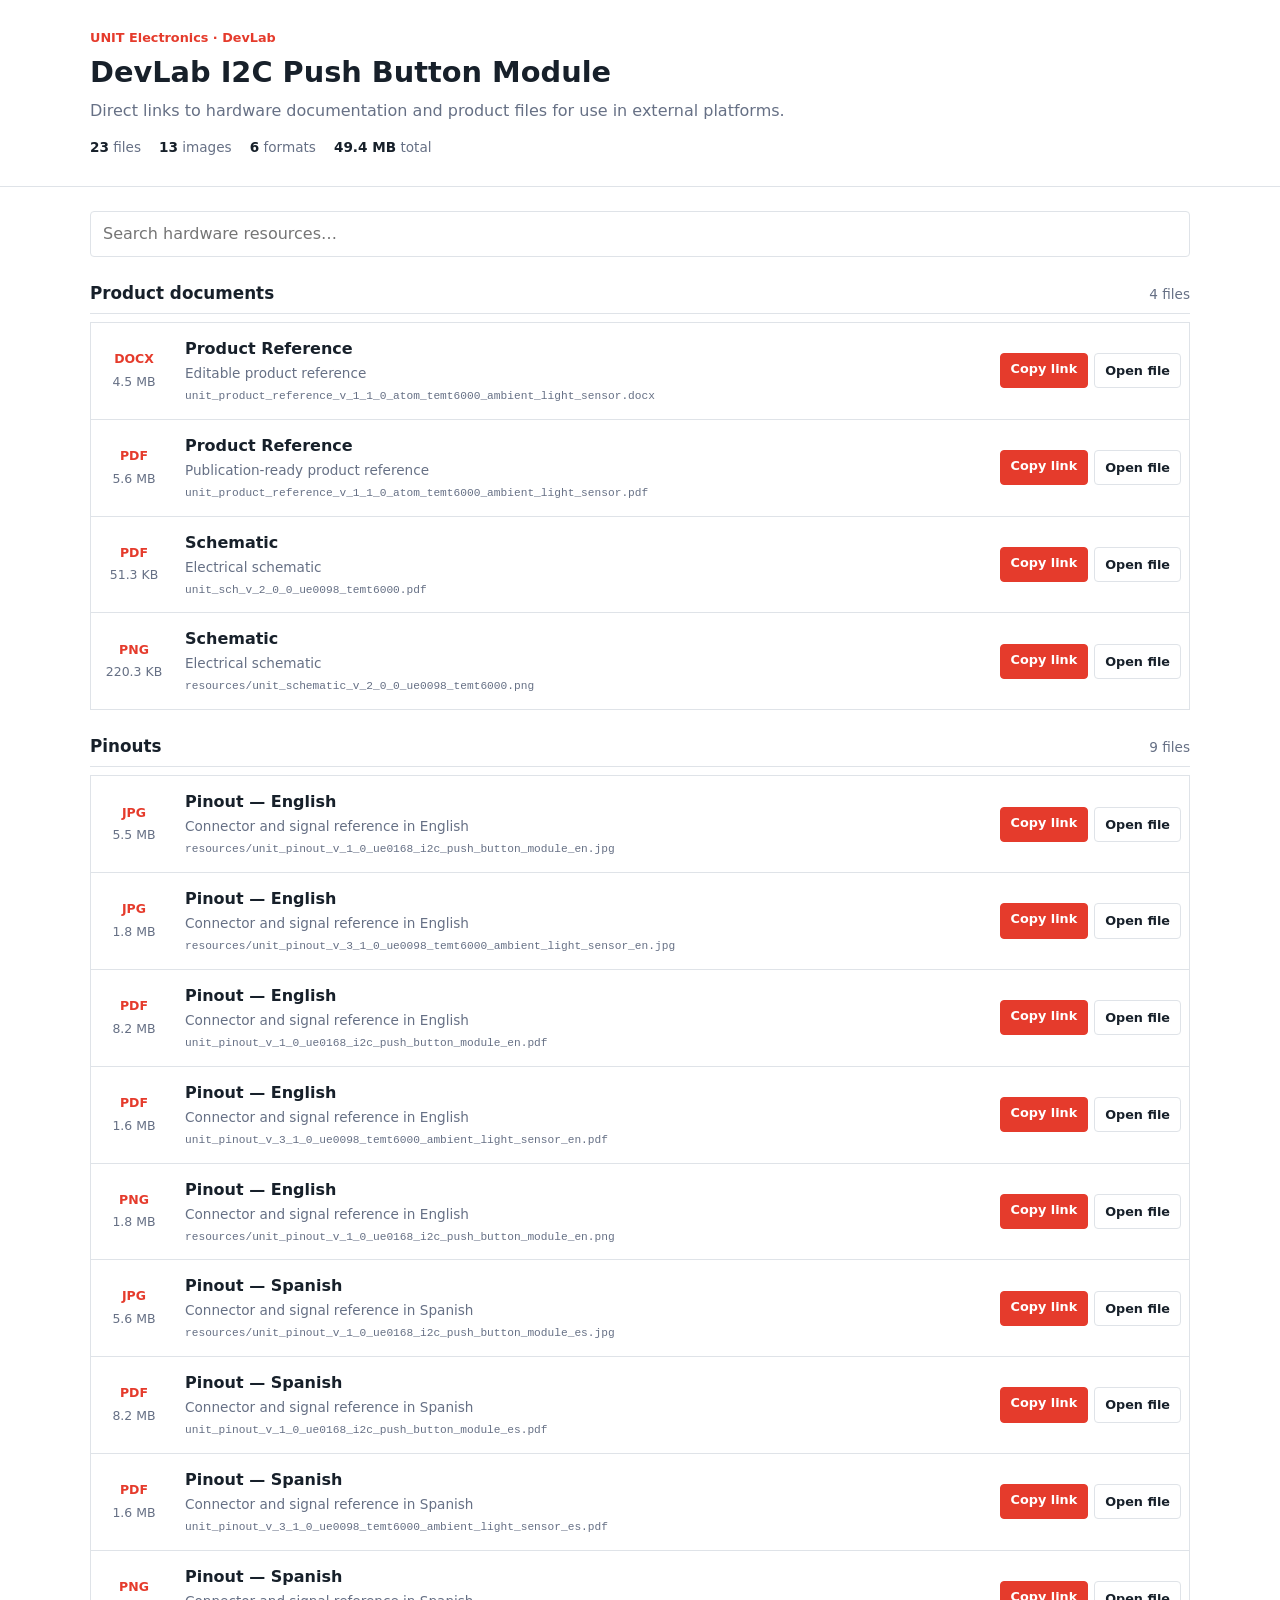
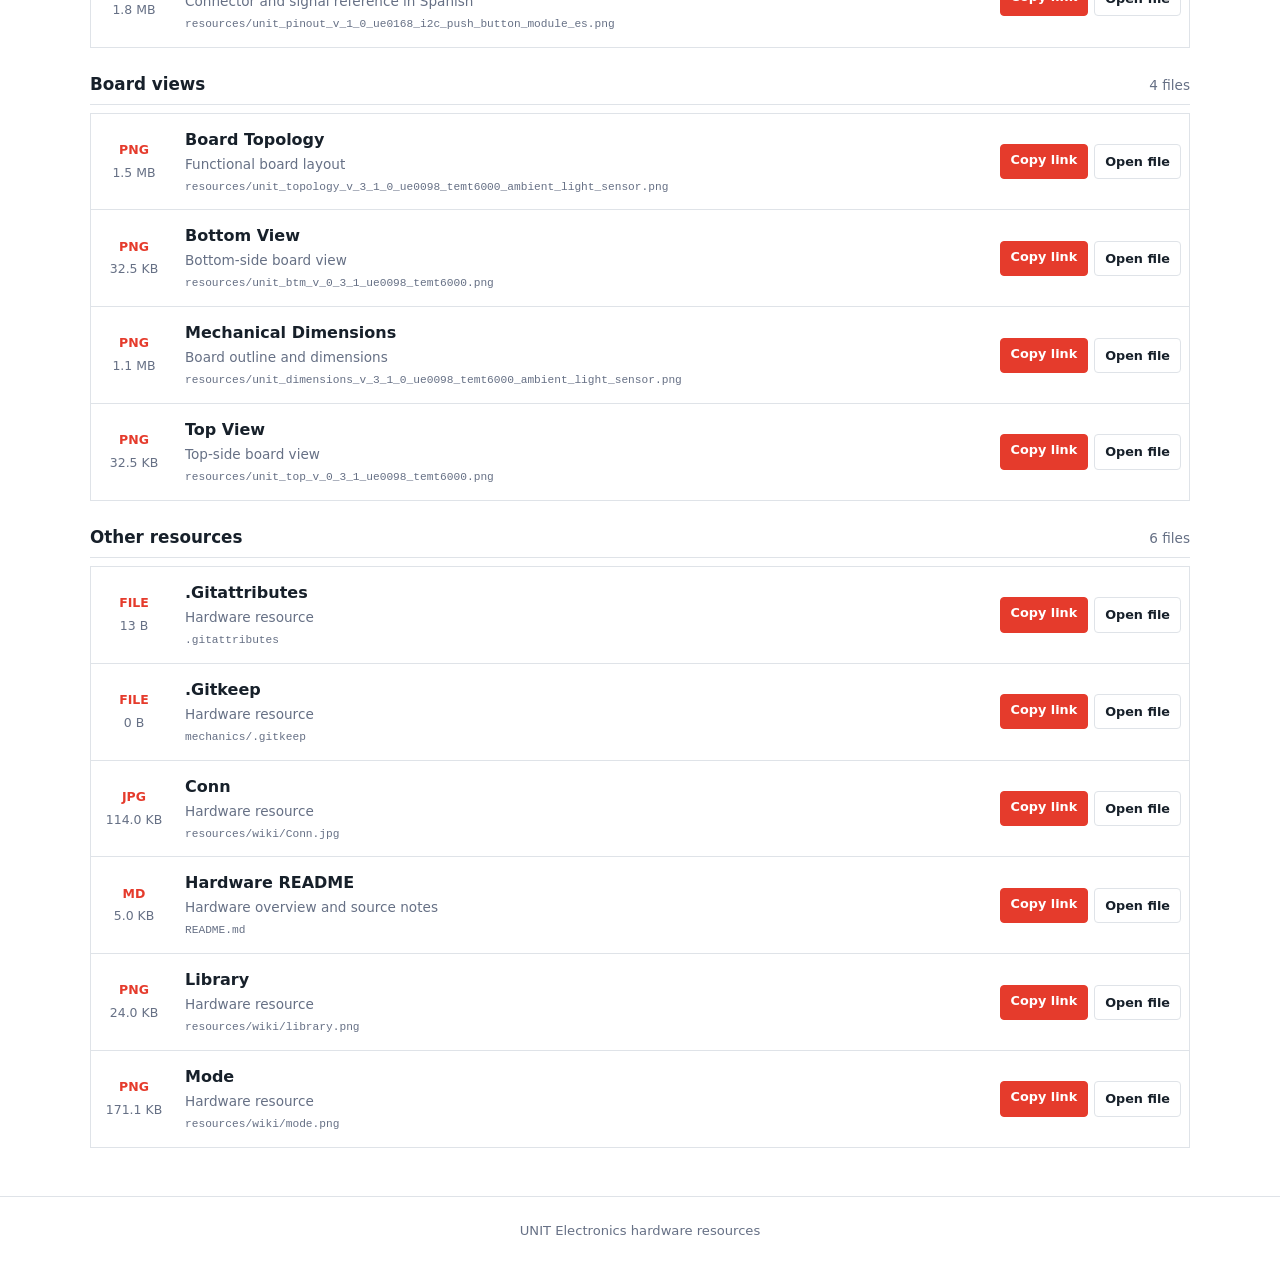
==== commit 410d4af8: "Auto-update hardware documentation" ====
--- a/docs/index.html
+++ b/docs/index.html
@@ -140,7 +140,7 @@
       <h1>DevLab I2C Push Button Module</h1>
       <p class="subtitle">Direct links to hardware documentation and product files for use in external platforms.</p>
       <div class="summary" aria-label="Resource summary">
-        <span><strong>22</strong> files</span>
+        <span><strong>23</strong> files</span>
         <span><strong>13</strong> images</span>
         <span><strong>6</strong> formats</span>
         <span><strong>49.4 MB</strong> total</span>
@@ -449,7 +449,7 @@
       <section class="resource-section">
         <div class="section-heading">
           <h2>Other resources</h2>
-          <span>5 files</span>
+          <span>6 files</span>
         </div>
         <div class="resource-list">
         <article class="resource-item" data-search=".gitattributes .gitattributes hardware resource">
@@ -465,6 +465,22 @@
           <div class="actions">
             <button class="button primary copy-link" type="button" data-url=".gitattributes">Copy link</button>
             <a class="button" href=".gitattributes" target="_blank" rel="noopener">Open file</a>
+          </div>
+        </article>
+
+        <article class="resource-item" data-search=".gitkeep mechanics/.gitkeep hardware resource">
+          <div class="file-meta">
+            <strong class="file-type">FILE</strong>
+            <span class="file-size">0 B</span>
+          </div>
+          <div class="resource-details">
+            <h3>.Gitkeep</h3>
+            <p>Hardware resource</p>
+            <code title="mechanics/.gitkeep">mechanics/.gitkeep</code>
+          </div>
+          <div class="actions">
+            <button class="button primary copy-link" type="button" data-url="mechanics/.gitkeep">Copy link</button>
+            <a class="button" href="mechanics/.gitkeep" target="_blank" rel="noopener">Open file</a>
           </div>
         </article>
 
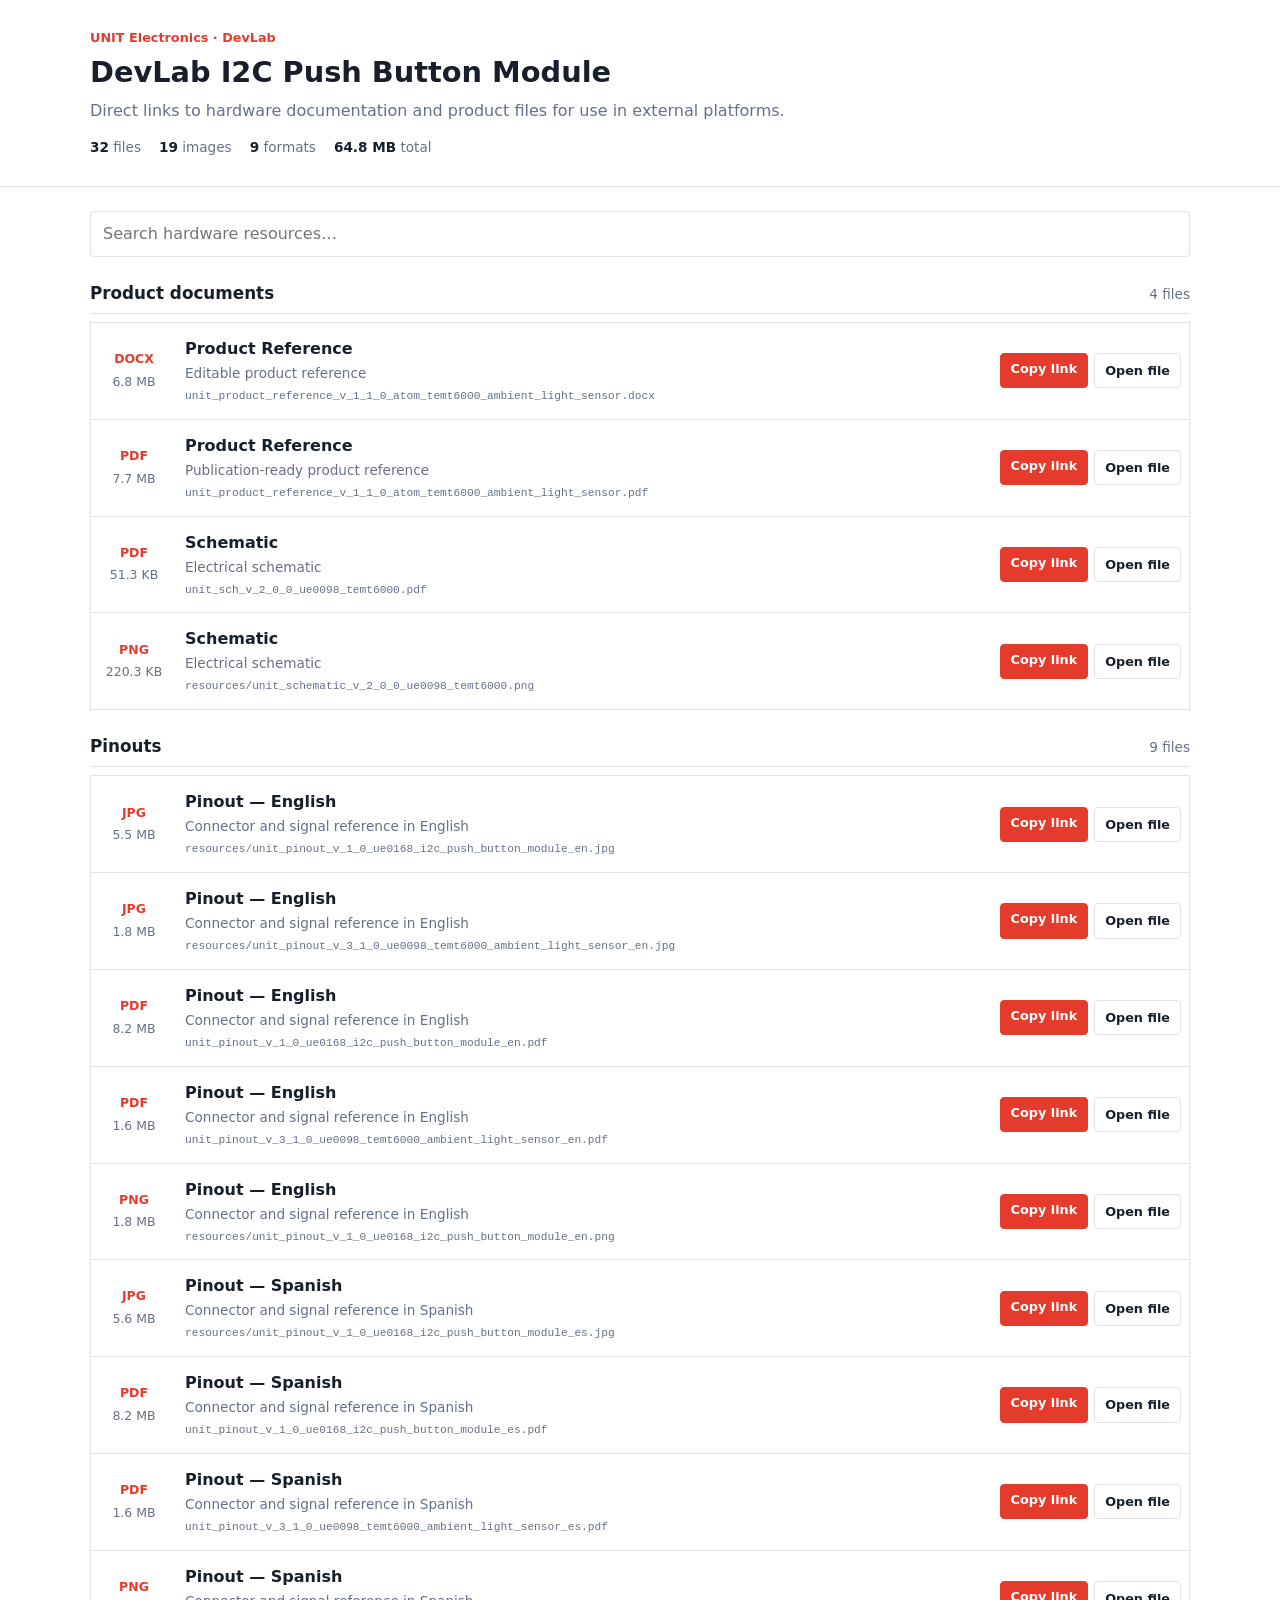
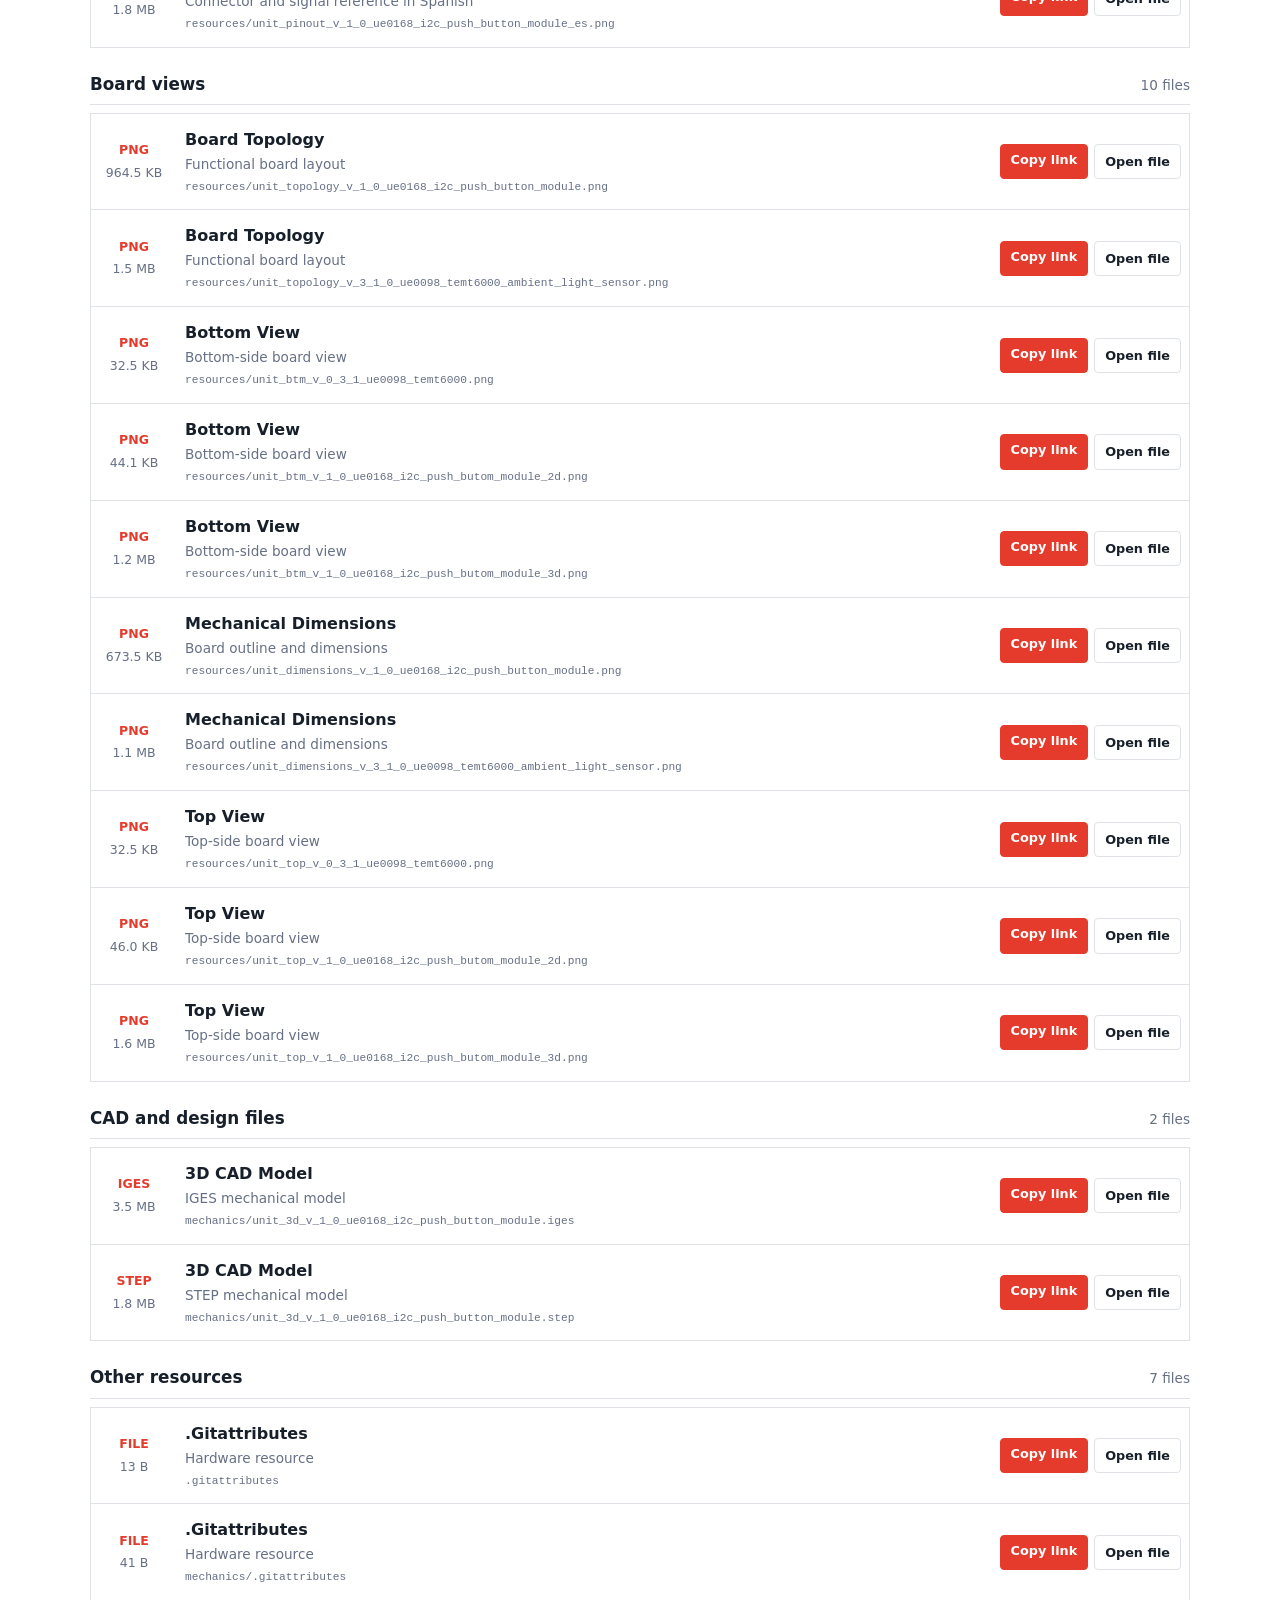
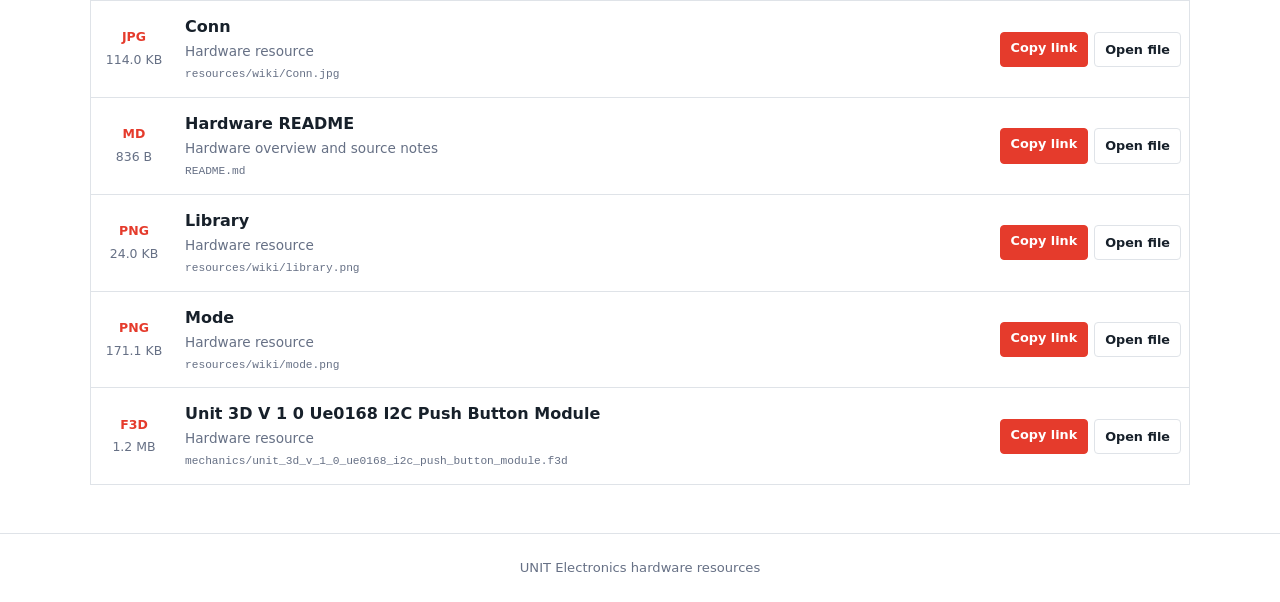
==== commit f5e91eaa: "Auto-update hardware documentation" ====
--- a/docs/index.html
+++ b/docs/index.html
@@ -140,10 +140,10 @@
       <h1>DevLab I2C Push Button Module</h1>
       <p class="subtitle">Direct links to hardware documentation and product files for use in external platforms.</p>
       <div class="summary" aria-label="Resource summary">
-        <span><strong>23</strong> files</span>
-        <span><strong>13</strong> images</span>
-        <span><strong>6</strong> formats</span>
-        <span><strong>49.4 MB</strong> total</span>
+        <span><strong>32</strong> files</span>
+        <span><strong>19</strong> images</span>
+        <span><strong>9</strong> formats</span>
+        <span><strong>64.8 MB</strong> total</span>
       </div>
     </div>
   </header>
@@ -162,7 +162,7 @@
         <article class="resource-item" data-search="product reference unit_product_reference_v_1_1_0_atom_temt6000_ambient_light_sensor.docx editable product reference">
           <div class="file-meta">
             <strong class="file-type">DOCX</strong>
-            <span class="file-size">4.5 MB</span>
+            <span class="file-size">6.8 MB</span>
           </div>
           <div class="resource-details">
             <h3>Product Reference</h3>
@@ -178,7 +178,7 @@
         <article class="resource-item" data-search="product reference unit_product_reference_v_1_1_0_atom_temt6000_ambient_light_sensor.pdf publication-ready product reference">
           <div class="file-meta">
             <strong class="file-type">PDF</strong>
-            <span class="file-size">5.6 MB</span>
+            <span class="file-size">7.7 MB</span>
           </div>
           <div class="resource-details">
             <h3>Product Reference</h3>
@@ -378,9 +378,25 @@
       <section class="resource-section">
         <div class="section-heading">
           <h2>Board views</h2>
-          <span>4 files</span>
+          <span>10 files</span>
         </div>
         <div class="resource-list">
+        <article class="resource-item" data-search="board topology resources/unit_topology_v_1_0_ue0168_i2c_push_button_module.png functional board layout">
+          <div class="file-meta">
+            <strong class="file-type">PNG</strong>
+            <span class="file-size">964.5 KB</span>
+          </div>
+          <div class="resource-details">
+            <h3>Board Topology</h3>
+            <p>Functional board layout</p>
+            <code title="resources/unit_topology_v_1_0_ue0168_i2c_push_button_module.png">resources/unit_topology_v_1_0_ue0168_i2c_push_button_module.png</code>
+          </div>
+          <div class="actions">
+            <button class="button primary copy-link" type="button" data-url="resources/unit_topology_v_1_0_ue0168_i2c_push_button_module.png">Copy link</button>
+            <a class="button" href="resources/unit_topology_v_1_0_ue0168_i2c_push_button_module.png" target="_blank" rel="noopener">Open file</a>
+          </div>
+        </article>
+
         <article class="resource-item" data-search="board topology resources/unit_topology_v_3_1_0_ue0098_temt6000_ambient_light_sensor.png functional board layout">
           <div class="file-meta">
             <strong class="file-type">PNG</strong>
@@ -413,6 +429,54 @@
           </div>
         </article>
 
+        <article class="resource-item" data-search="bottom view resources/unit_btm_v_1_0_ue0168_i2c_push_butom_module_2d.png bottom-side board view">
+          <div class="file-meta">
+            <strong class="file-type">PNG</strong>
+            <span class="file-size">44.1 KB</span>
+          </div>
+          <div class="resource-details">
+            <h3>Bottom View</h3>
+            <p>Bottom-side board view</p>
+            <code title="resources/unit_btm_v_1_0_ue0168_i2c_push_butom_module_2d.png">resources/unit_btm_v_1_0_ue0168_i2c_push_butom_module_2d.png</code>
+          </div>
+          <div class="actions">
+            <button class="button primary copy-link" type="button" data-url="resources/unit_btm_v_1_0_ue0168_i2c_push_butom_module_2d.png">Copy link</button>
+            <a class="button" href="resources/unit_btm_v_1_0_ue0168_i2c_push_butom_module_2d.png" target="_blank" rel="noopener">Open file</a>
+          </div>
+        </article>
+
+        <article class="resource-item" data-search="bottom view resources/unit_btm_v_1_0_ue0168_i2c_push_butom_module_3d.png bottom-side board view">
+          <div class="file-meta">
+            <strong class="file-type">PNG</strong>
+            <span class="file-size">1.2 MB</span>
+          </div>
+          <div class="resource-details">
+            <h3>Bottom View</h3>
+            <p>Bottom-side board view</p>
+            <code title="resources/unit_btm_v_1_0_ue0168_i2c_push_butom_module_3d.png">resources/unit_btm_v_1_0_ue0168_i2c_push_butom_module_3d.png</code>
+          </div>
+          <div class="actions">
+            <button class="button primary copy-link" type="button" data-url="resources/unit_btm_v_1_0_ue0168_i2c_push_butom_module_3d.png">Copy link</button>
+            <a class="button" href="resources/unit_btm_v_1_0_ue0168_i2c_push_butom_module_3d.png" target="_blank" rel="noopener">Open file</a>
+          </div>
+        </article>
+
+        <article class="resource-item" data-search="mechanical dimensions resources/unit_dimensions_v_1_0_ue0168_i2c_push_button_module.png board outline and dimensions">
+          <div class="file-meta">
+            <strong class="file-type">PNG</strong>
+            <span class="file-size">673.5 KB</span>
+          </div>
+          <div class="resource-details">
+            <h3>Mechanical Dimensions</h3>
+            <p>Board outline and dimensions</p>
+            <code title="resources/unit_dimensions_v_1_0_ue0168_i2c_push_button_module.png">resources/unit_dimensions_v_1_0_ue0168_i2c_push_button_module.png</code>
+          </div>
+          <div class="actions">
+            <button class="button primary copy-link" type="button" data-url="resources/unit_dimensions_v_1_0_ue0168_i2c_push_button_module.png">Copy link</button>
+            <a class="button" href="resources/unit_dimensions_v_1_0_ue0168_i2c_push_button_module.png" target="_blank" rel="noopener">Open file</a>
+          </div>
+        </article>
+
         <article class="resource-item" data-search="mechanical dimensions resources/unit_dimensions_v_3_1_0_ue0098_temt6000_ambient_light_sensor.png board outline and dimensions">
           <div class="file-meta">
             <strong class="file-type">PNG</strong>
@@ -442,6 +506,77 @@
           <div class="actions">
             <button class="button primary copy-link" type="button" data-url="resources/unit_top_v_0_3_1_ue0098_temt6000.png">Copy link</button>
             <a class="button" href="resources/unit_top_v_0_3_1_ue0098_temt6000.png" target="_blank" rel="noopener">Open file</a>
+          </div>
+        </article>
+
+        <article class="resource-item" data-search="top view resources/unit_top_v_1_0_ue0168_i2c_push_butom_module_2d.png top-side board view">
+          <div class="file-meta">
+            <strong class="file-type">PNG</strong>
+            <span class="file-size">46.0 KB</span>
+          </div>
+          <div class="resource-details">
+            <h3>Top View</h3>
+            <p>Top-side board view</p>
+            <code title="resources/unit_top_v_1_0_ue0168_i2c_push_butom_module_2d.png">resources/unit_top_v_1_0_ue0168_i2c_push_butom_module_2d.png</code>
+          </div>
+          <div class="actions">
+            <button class="button primary copy-link" type="button" data-url="resources/unit_top_v_1_0_ue0168_i2c_push_butom_module_2d.png">Copy link</button>
+            <a class="button" href="resources/unit_top_v_1_0_ue0168_i2c_push_butom_module_2d.png" target="_blank" rel="noopener">Open file</a>
+          </div>
+        </article>
+
+        <article class="resource-item" data-search="top view resources/unit_top_v_1_0_ue0168_i2c_push_butom_module_3d.png top-side board view">
+          <div class="file-meta">
+            <strong class="file-type">PNG</strong>
+            <span class="file-size">1.6 MB</span>
+          </div>
+          <div class="resource-details">
+            <h3>Top View</h3>
+            <p>Top-side board view</p>
+            <code title="resources/unit_top_v_1_0_ue0168_i2c_push_butom_module_3d.png">resources/unit_top_v_1_0_ue0168_i2c_push_butom_module_3d.png</code>
+          </div>
+          <div class="actions">
+            <button class="button primary copy-link" type="button" data-url="resources/unit_top_v_1_0_ue0168_i2c_push_butom_module_3d.png">Copy link</button>
+            <a class="button" href="resources/unit_top_v_1_0_ue0168_i2c_push_butom_module_3d.png" target="_blank" rel="noopener">Open file</a>
+          </div>
+        </article>
+        </div>
+      </section>
+      <section class="resource-section">
+        <div class="section-heading">
+          <h2>CAD and design files</h2>
+          <span>2 files</span>
+        </div>
+        <div class="resource-list">
+        <article class="resource-item" data-search="3d cad model mechanics/unit_3d_v_1_0_ue0168_i2c_push_button_module.iges iges mechanical model">
+          <div class="file-meta">
+            <strong class="file-type">IGES</strong>
+            <span class="file-size">3.5 MB</span>
+          </div>
+          <div class="resource-details">
+            <h3>3D CAD Model</h3>
+            <p>IGES mechanical model</p>
+            <code title="mechanics/unit_3d_v_1_0_ue0168_i2c_push_button_module.iges">mechanics/unit_3d_v_1_0_ue0168_i2c_push_button_module.iges</code>
+          </div>
+          <div class="actions">
+            <button class="button primary copy-link" type="button" data-url="mechanics/unit_3d_v_1_0_ue0168_i2c_push_button_module.iges">Copy link</button>
+            <a class="button" href="mechanics/unit_3d_v_1_0_ue0168_i2c_push_button_module.iges" target="_blank" rel="noopener">Open file</a>
+          </div>
+        </article>
+
+        <article class="resource-item" data-search="3d cad model mechanics/unit_3d_v_1_0_ue0168_i2c_push_button_module.step step mechanical model">
+          <div class="file-meta">
+            <strong class="file-type">STEP</strong>
+            <span class="file-size">1.8 MB</span>
+          </div>
+          <div class="resource-details">
+            <h3>3D CAD Model</h3>
+            <p>STEP mechanical model</p>
+            <code title="mechanics/unit_3d_v_1_0_ue0168_i2c_push_button_module.step">mechanics/unit_3d_v_1_0_ue0168_i2c_push_button_module.step</code>
+          </div>
+          <div class="actions">
+            <button class="button primary copy-link" type="button" data-url="mechanics/unit_3d_v_1_0_ue0168_i2c_push_button_module.step">Copy link</button>
+            <a class="button" href="mechanics/unit_3d_v_1_0_ue0168_i2c_push_button_module.step" target="_blank" rel="noopener">Open file</a>
           </div>
         </article>
         </div>
@@ -449,7 +584,7 @@
       <section class="resource-section">
         <div class="section-heading">
           <h2>Other resources</h2>
-          <span>6 files</span>
+          <span>7 files</span>
         </div>
         <div class="resource-list">
         <article class="resource-item" data-search=".gitattributes .gitattributes hardware resource">
@@ -468,19 +603,19 @@
           </div>
         </article>
 
-        <article class="resource-item" data-search=".gitkeep mechanics/.gitkeep hardware resource">
+        <article class="resource-item" data-search=".gitattributes mechanics/.gitattributes hardware resource">
           <div class="file-meta">
             <strong class="file-type">FILE</strong>
-            <span class="file-size">0 B</span>
-          </div>
-          <div class="resource-details">
-            <h3>.Gitkeep</h3>
+            <span class="file-size">41 B</span>
+          </div>
+          <div class="resource-details">
+            <h3>.Gitattributes</h3>
             <p>Hardware resource</p>
-            <code title="mechanics/.gitkeep">mechanics/.gitkeep</code>
-          </div>
-          <div class="actions">
-            <button class="button primary copy-link" type="button" data-url="mechanics/.gitkeep">Copy link</button>
-            <a class="button" href="mechanics/.gitkeep" target="_blank" rel="noopener">Open file</a>
+            <code title="mechanics/.gitattributes">mechanics/.gitattributes</code>
+          </div>
+          <div class="actions">
+            <button class="button primary copy-link" type="button" data-url="mechanics/.gitattributes">Copy link</button>
+            <a class="button" href="mechanics/.gitattributes" target="_blank" rel="noopener">Open file</a>
           </div>
         </article>
 
@@ -503,7 +638,7 @@
         <article class="resource-item" data-search="hardware readme readme.md hardware overview and source notes">
           <div class="file-meta">
             <strong class="file-type">MD</strong>
-            <span class="file-size">5.0 KB</span>
+            <span class="file-size">836 B</span>
           </div>
           <div class="resource-details">
             <h3>Hardware README</h3>
@@ -545,6 +680,22 @@
           <div class="actions">
             <button class="button primary copy-link" type="button" data-url="resources/wiki/mode.png">Copy link</button>
             <a class="button" href="resources/wiki/mode.png" target="_blank" rel="noopener">Open file</a>
+          </div>
+        </article>
+
+        <article class="resource-item" data-search="unit 3d v 1 0 ue0168 i2c push button module mechanics/unit_3d_v_1_0_ue0168_i2c_push_button_module.f3d hardware resource">
+          <div class="file-meta">
+            <strong class="file-type">F3D</strong>
+            <span class="file-size">1.2 MB</span>
+          </div>
+          <div class="resource-details">
+            <h3>Unit 3D V 1 0 Ue0168 I2C Push Button Module</h3>
+            <p>Hardware resource</p>
+            <code title="mechanics/unit_3d_v_1_0_ue0168_i2c_push_button_module.f3d">mechanics/unit_3d_v_1_0_ue0168_i2c_push_button_module.f3d</code>
+          </div>
+          <div class="actions">
+            <button class="button primary copy-link" type="button" data-url="mechanics/unit_3d_v_1_0_ue0168_i2c_push_button_module.f3d">Copy link</button>
+            <a class="button" href="mechanics/unit_3d_v_1_0_ue0168_i2c_push_button_module.f3d" target="_blank" rel="noopener">Open file</a>
           </div>
         </article>
         </div>
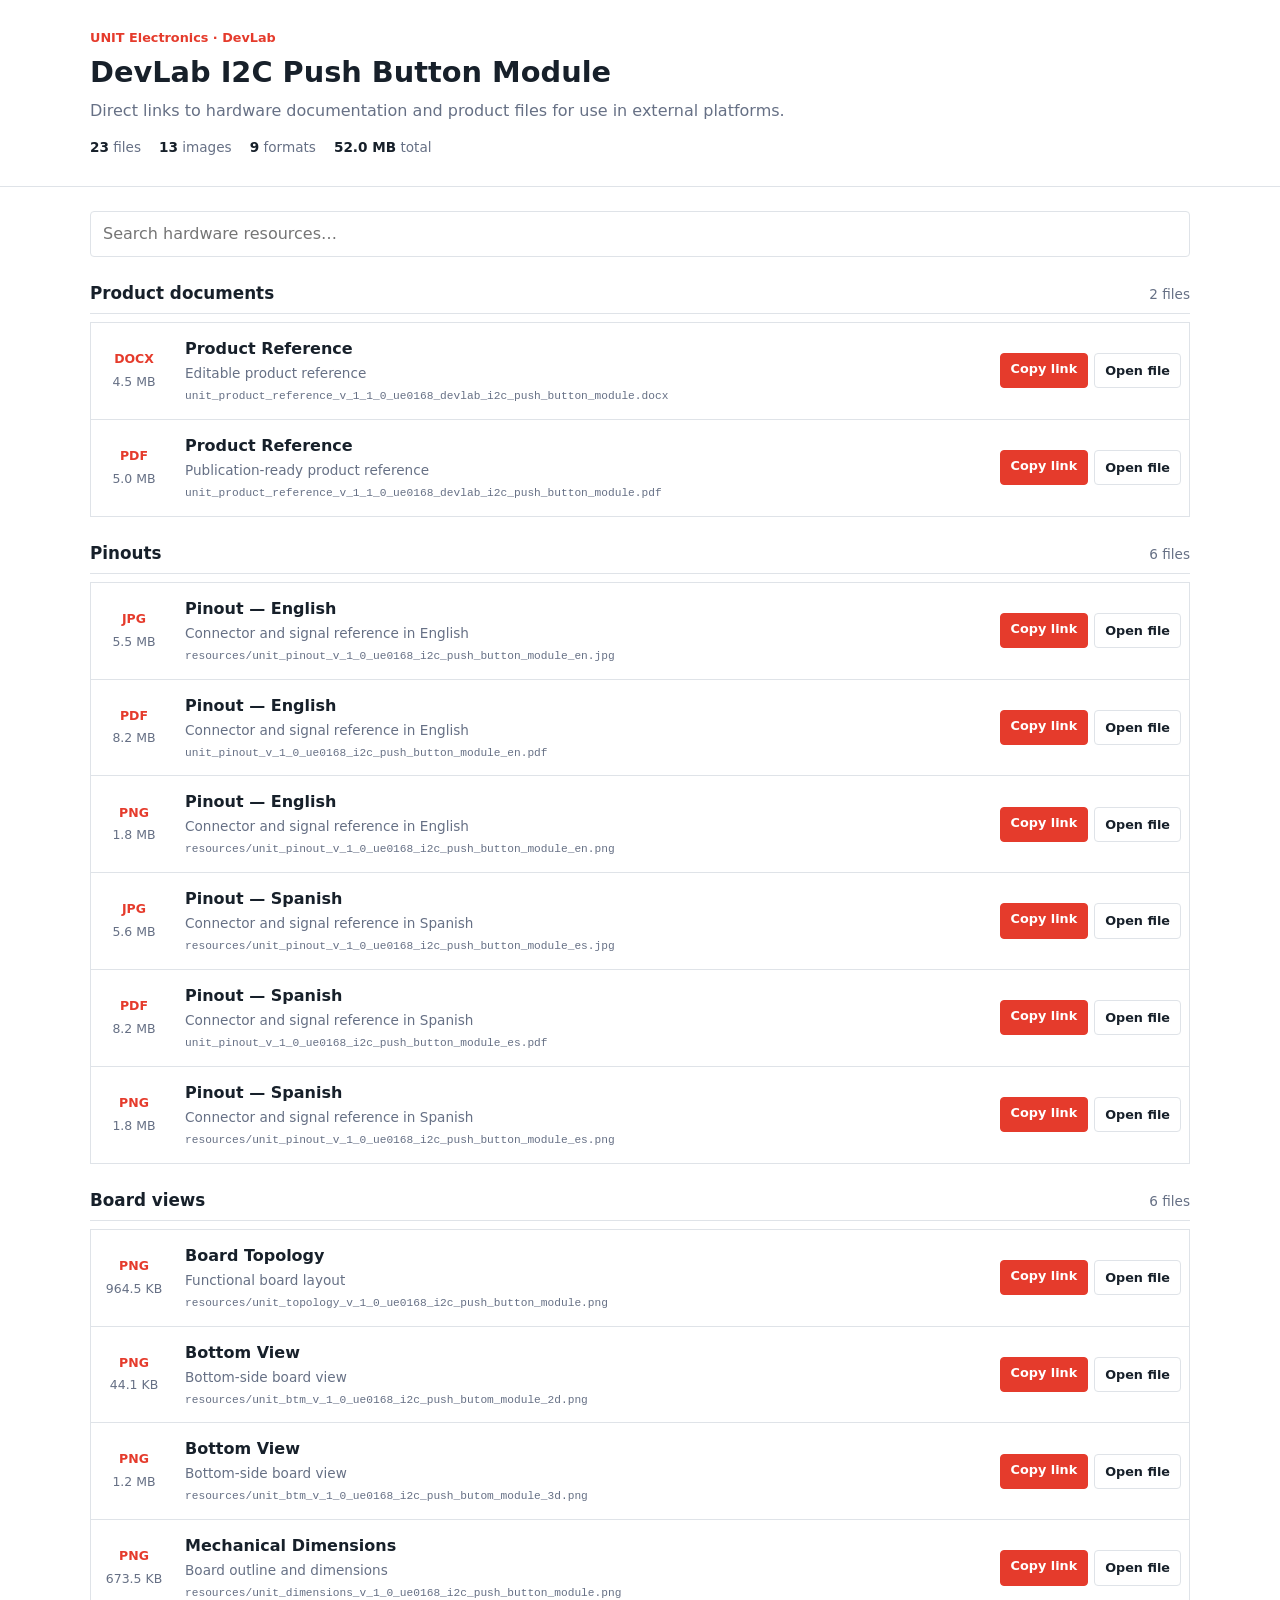
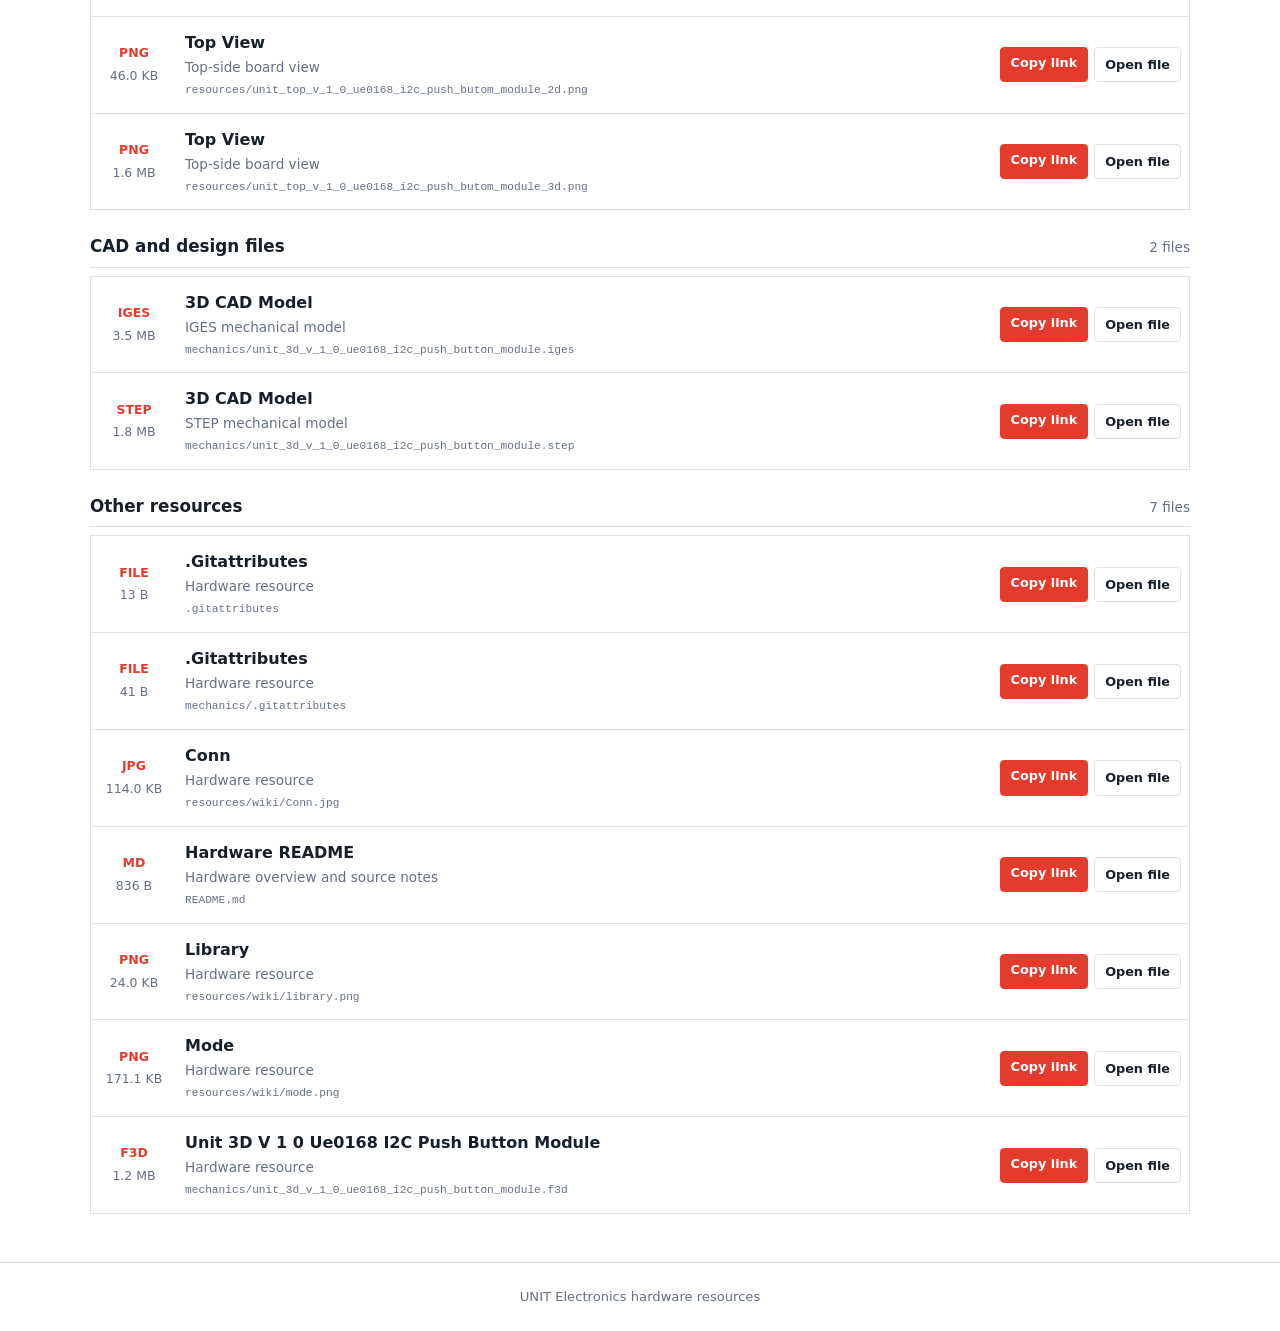
==== commit 6880496b: "Auto-update hardware documentation" ====
--- a/docs/index.html
+++ b/docs/index.html
@@ -140,10 +140,10 @@
       <h1>DevLab I2C Push Button Module</h1>
       <p class="subtitle">Direct links to hardware documentation and product files for use in external platforms.</p>
       <div class="summary" aria-label="Resource summary">
-        <span><strong>32</strong> files</span>
-        <span><strong>19</strong> images</span>
+        <span><strong>23</strong> files</span>
+        <span><strong>13</strong> images</span>
         <span><strong>9</strong> formats</span>
-        <span><strong>64.8 MB</strong> total</span>
+        <span><strong>52.0 MB</strong> total</span>
       </div>
     </div>
   </header>
@@ -156,70 +156,38 @@
       <section class="resource-section">
         <div class="section-heading">
           <h2>Product documents</h2>
-          <span>4 files</span>
+          <span>2 files</span>
         </div>
         <div class="resource-list">
-        <article class="resource-item" data-search="product reference unit_product_reference_v_1_1_0_atom_temt6000_ambient_light_sensor.docx editable product reference">
+        <article class="resource-item" data-search="product reference unit_product_reference_v_1_1_0_ue0168_devlab_i2c_push_button_module.docx editable product reference">
           <div class="file-meta">
             <strong class="file-type">DOCX</strong>
-            <span class="file-size">6.8 MB</span>
+            <span class="file-size">4.5 MB</span>
           </div>
           <div class="resource-details">
             <h3>Product Reference</h3>
             <p>Editable product reference</p>
-            <code title="unit_product_reference_v_1_1_0_atom_temt6000_ambient_light_sensor.docx">unit_product_reference_v_1_1_0_atom_temt6000_ambient_light_sensor.docx</code>
-          </div>
-          <div class="actions">
-            <button class="button primary copy-link" type="button" data-url="unit_product_reference_v_1_1_0_atom_temt6000_ambient_light_sensor.docx">Copy link</button>
-            <a class="button" href="unit_product_reference_v_1_1_0_atom_temt6000_ambient_light_sensor.docx" target="_blank" rel="noopener">Open file</a>
-          </div>
-        </article>
-
-        <article class="resource-item" data-search="product reference unit_product_reference_v_1_1_0_atom_temt6000_ambient_light_sensor.pdf publication-ready product reference">
+            <code title="unit_product_reference_v_1_1_0_ue0168_devlab_i2c_push_button_module.docx">unit_product_reference_v_1_1_0_ue0168_devlab_i2c_push_button_module.docx</code>
+          </div>
+          <div class="actions">
+            <button class="button primary copy-link" type="button" data-url="unit_product_reference_v_1_1_0_ue0168_devlab_i2c_push_button_module.docx">Copy link</button>
+            <a class="button" href="unit_product_reference_v_1_1_0_ue0168_devlab_i2c_push_button_module.docx" target="_blank" rel="noopener">Open file</a>
+          </div>
+        </article>
+
+        <article class="resource-item" data-search="product reference unit_product_reference_v_1_1_0_ue0168_devlab_i2c_push_button_module.pdf publication-ready product reference">
           <div class="file-meta">
             <strong class="file-type">PDF</strong>
-            <span class="file-size">7.7 MB</span>
+            <span class="file-size">5.0 MB</span>
           </div>
           <div class="resource-details">
             <h3>Product Reference</h3>
             <p>Publication-ready product reference</p>
-            <code title="unit_product_reference_v_1_1_0_atom_temt6000_ambient_light_sensor.pdf">unit_product_reference_v_1_1_0_atom_temt6000_ambient_light_sensor.pdf</code>
-          </div>
-          <div class="actions">
-            <button class="button primary copy-link" type="button" data-url="unit_product_reference_v_1_1_0_atom_temt6000_ambient_light_sensor.pdf">Copy link</button>
-            <a class="button" href="unit_product_reference_v_1_1_0_atom_temt6000_ambient_light_sensor.pdf" target="_blank" rel="noopener">Open file</a>
-          </div>
-        </article>
-
-        <article class="resource-item" data-search="schematic unit_sch_v_2_0_0_ue0098_temt6000.pdf electrical schematic">
-          <div class="file-meta">
-            <strong class="file-type">PDF</strong>
-            <span class="file-size">51.3 KB</span>
-          </div>
-          <div class="resource-details">
-            <h3>Schematic</h3>
-            <p>Electrical schematic</p>
-            <code title="unit_sch_v_2_0_0_ue0098_temt6000.pdf">unit_sch_v_2_0_0_ue0098_temt6000.pdf</code>
-          </div>
-          <div class="actions">
-            <button class="button primary copy-link" type="button" data-url="unit_sch_v_2_0_0_ue0098_temt6000.pdf">Copy link</button>
-            <a class="button" href="unit_sch_v_2_0_0_ue0098_temt6000.pdf" target="_blank" rel="noopener">Open file</a>
-          </div>
-        </article>
-
-        <article class="resource-item" data-search="schematic resources/unit_schematic_v_2_0_0_ue0098_temt6000.png electrical schematic">
-          <div class="file-meta">
-            <strong class="file-type">PNG</strong>
-            <span class="file-size">220.3 KB</span>
-          </div>
-          <div class="resource-details">
-            <h3>Schematic</h3>
-            <p>Electrical schematic</p>
-            <code title="resources/unit_schematic_v_2_0_0_ue0098_temt6000.png">resources/unit_schematic_v_2_0_0_ue0098_temt6000.png</code>
-          </div>
-          <div class="actions">
-            <button class="button primary copy-link" type="button" data-url="resources/unit_schematic_v_2_0_0_ue0098_temt6000.png">Copy link</button>
-            <a class="button" href="resources/unit_schematic_v_2_0_0_ue0098_temt6000.png" target="_blank" rel="noopener">Open file</a>
+            <code title="unit_product_reference_v_1_1_0_ue0168_devlab_i2c_push_button_module.pdf">unit_product_reference_v_1_1_0_ue0168_devlab_i2c_push_button_module.pdf</code>
+          </div>
+          <div class="actions">
+            <button class="button primary copy-link" type="button" data-url="unit_product_reference_v_1_1_0_ue0168_devlab_i2c_push_button_module.pdf">Copy link</button>
+            <a class="button" href="unit_product_reference_v_1_1_0_ue0168_devlab_i2c_push_button_module.pdf" target="_blank" rel="noopener">Open file</a>
           </div>
         </article>
         </div>
@@ -227,7 +195,7 @@
       <section class="resource-section">
         <div class="section-heading">
           <h2>Pinouts</h2>
-          <span>9 files</span>
+          <span>6 files</span>
         </div>
         <div class="resource-list">
         <article class="resource-item" data-search="pinout — english resources/unit_pinout_v_1_0_ue0168_i2c_push_button_module_en.jpg connector and signal reference in english">
@@ -246,22 +214,6 @@
           </div>
         </article>
 
-        <article class="resource-item" data-search="pinout — english resources/unit_pinout_v_3_1_0_ue0098_temt6000_ambient_light_sensor_en.jpg connector and signal reference in english">
-          <div class="file-meta">
-            <strong class="file-type">JPG</strong>
-            <span class="file-size">1.8 MB</span>
-          </div>
-          <div class="resource-details">
-            <h3>Pinout — English</h3>
-            <p>Connector and signal reference in English</p>
-            <code title="resources/unit_pinout_v_3_1_0_ue0098_temt6000_ambient_light_sensor_en.jpg">resources/unit_pinout_v_3_1_0_ue0098_temt6000_ambient_light_sensor_en.jpg</code>
-          </div>
-          <div class="actions">
-            <button class="button primary copy-link" type="button" data-url="resources/unit_pinout_v_3_1_0_ue0098_temt6000_ambient_light_sensor_en.jpg">Copy link</button>
-            <a class="button" href="resources/unit_pinout_v_3_1_0_ue0098_temt6000_ambient_light_sensor_en.jpg" target="_blank" rel="noopener">Open file</a>
-          </div>
-        </article>
-
         <article class="resource-item" data-search="pinout — english unit_pinout_v_1_0_ue0168_i2c_push_button_module_en.pdf connector and signal reference in english">
           <div class="file-meta">
             <strong class="file-type">PDF</strong>
@@ -278,22 +230,6 @@
           </div>
         </article>
 
-        <article class="resource-item" data-search="pinout — english unit_pinout_v_3_1_0_ue0098_temt6000_ambient_light_sensor_en.pdf connector and signal reference in english">
-          <div class="file-meta">
-            <strong class="file-type">PDF</strong>
-            <span class="file-size">1.6 MB</span>
-          </div>
-          <div class="resource-details">
-            <h3>Pinout — English</h3>
-            <p>Connector and signal reference in English</p>
-            <code title="unit_pinout_v_3_1_0_ue0098_temt6000_ambient_light_sensor_en.pdf">unit_pinout_v_3_1_0_ue0098_temt6000_ambient_light_sensor_en.pdf</code>
-          </div>
-          <div class="actions">
-            <button class="button primary copy-link" type="button" data-url="unit_pinout_v_3_1_0_ue0098_temt6000_ambient_light_sensor_en.pdf">Copy link</button>
-            <a class="button" href="unit_pinout_v_3_1_0_ue0098_temt6000_ambient_light_sensor_en.pdf" target="_blank" rel="noopener">Open file</a>
-          </div>
-        </article>
-
         <article class="resource-item" data-search="pinout — english resources/unit_pinout_v_1_0_ue0168_i2c_push_button_module_en.png connector and signal reference in english">
           <div class="file-meta">
             <strong class="file-type">PNG</strong>
@@ -339,22 +275,6 @@
           <div class="actions">
             <button class="button primary copy-link" type="button" data-url="unit_pinout_v_1_0_ue0168_i2c_push_button_module_es.pdf">Copy link</button>
             <a class="button" href="unit_pinout_v_1_0_ue0168_i2c_push_button_module_es.pdf" target="_blank" rel="noopener">Open file</a>
-          </div>
-        </article>
-
-        <article class="resource-item" data-search="pinout — spanish unit_pinout_v_3_1_0_ue0098_temt6000_ambient_light_sensor_es.pdf connector and signal reference in spanish">
-          <div class="file-meta">
-            <strong class="file-type">PDF</strong>
-            <span class="file-size">1.6 MB</span>
-          </div>
-          <div class="resource-details">
-            <h3>Pinout — Spanish</h3>
-            <p>Connector and signal reference in Spanish</p>
-            <code title="unit_pinout_v_3_1_0_ue0098_temt6000_ambient_light_sensor_es.pdf">unit_pinout_v_3_1_0_ue0098_temt6000_ambient_light_sensor_es.pdf</code>
-          </div>
-          <div class="actions">
-            <button class="button primary copy-link" type="button" data-url="unit_pinout_v_3_1_0_ue0098_temt6000_ambient_light_sensor_es.pdf">Copy link</button>
-            <a class="button" href="unit_pinout_v_3_1_0_ue0098_temt6000_ambient_light_sensor_es.pdf" target="_blank" rel="noopener">Open file</a>
           </div>
         </article>
 
@@ -378,7 +298,7 @@
       <section class="resource-section">
         <div class="section-heading">
           <h2>Board views</h2>
-          <span>10 files</span>
+          <span>6 files</span>
         </div>
         <div class="resource-list">
         <article class="resource-item" data-search="board topology resources/unit_topology_v_1_0_ue0168_i2c_push_button_module.png functional board layout">
@@ -397,38 +317,6 @@
           </div>
         </article>
 
-        <article class="resource-item" data-search="board topology resources/unit_topology_v_3_1_0_ue0098_temt6000_ambient_light_sensor.png functional board layout">
-          <div class="file-meta">
-            <strong class="file-type">PNG</strong>
-            <span class="file-size">1.5 MB</span>
-          </div>
-          <div class="resource-details">
-            <h3>Board Topology</h3>
-            <p>Functional board layout</p>
-            <code title="resources/unit_topology_v_3_1_0_ue0098_temt6000_ambient_light_sensor.png">resources/unit_topology_v_3_1_0_ue0098_temt6000_ambient_light_sensor.png</code>
-          </div>
-          <div class="actions">
-            <button class="button primary copy-link" type="button" data-url="resources/unit_topology_v_3_1_0_ue0098_temt6000_ambient_light_sensor.png">Copy link</button>
-            <a class="button" href="resources/unit_topology_v_3_1_0_ue0098_temt6000_ambient_light_sensor.png" target="_blank" rel="noopener">Open file</a>
-          </div>
-        </article>
-
-        <article class="resource-item" data-search="bottom view resources/unit_btm_v_0_3_1_ue0098_temt6000.png bottom-side board view">
-          <div class="file-meta">
-            <strong class="file-type">PNG</strong>
-            <span class="file-size">32.5 KB</span>
-          </div>
-          <div class="resource-details">
-            <h3>Bottom View</h3>
-            <p>Bottom-side board view</p>
-            <code title="resources/unit_btm_v_0_3_1_ue0098_temt6000.png">resources/unit_btm_v_0_3_1_ue0098_temt6000.png</code>
-          </div>
-          <div class="actions">
-            <button class="button primary copy-link" type="button" data-url="resources/unit_btm_v_0_3_1_ue0098_temt6000.png">Copy link</button>
-            <a class="button" href="resources/unit_btm_v_0_3_1_ue0098_temt6000.png" target="_blank" rel="noopener">Open file</a>
-          </div>
-        </article>
-
         <article class="resource-item" data-search="bottom view resources/unit_btm_v_1_0_ue0168_i2c_push_butom_module_2d.png bottom-side board view">
           <div class="file-meta">
             <strong class="file-type">PNG</strong>
@@ -474,38 +362,6 @@
           <div class="actions">
             <button class="button primary copy-link" type="button" data-url="resources/unit_dimensions_v_1_0_ue0168_i2c_push_button_module.png">Copy link</button>
             <a class="button" href="resources/unit_dimensions_v_1_0_ue0168_i2c_push_button_module.png" target="_blank" rel="noopener">Open file</a>
-          </div>
-        </article>
-
-        <article class="resource-item" data-search="mechanical dimensions resources/unit_dimensions_v_3_1_0_ue0098_temt6000_ambient_light_sensor.png board outline and dimensions">
-          <div class="file-meta">
-            <strong class="file-type">PNG</strong>
-            <span class="file-size">1.1 MB</span>
-          </div>
-          <div class="resource-details">
-            <h3>Mechanical Dimensions</h3>
-            <p>Board outline and dimensions</p>
-            <code title="resources/unit_dimensions_v_3_1_0_ue0098_temt6000_ambient_light_sensor.png">resources/unit_dimensions_v_3_1_0_ue0098_temt6000_ambient_light_sensor.png</code>
-          </div>
-          <div class="actions">
-            <button class="button primary copy-link" type="button" data-url="resources/unit_dimensions_v_3_1_0_ue0098_temt6000_ambient_light_sensor.png">Copy link</button>
-            <a class="button" href="resources/unit_dimensions_v_3_1_0_ue0098_temt6000_ambient_light_sensor.png" target="_blank" rel="noopener">Open file</a>
-          </div>
-        </article>
-
-        <article class="resource-item" data-search="top view resources/unit_top_v_0_3_1_ue0098_temt6000.png top-side board view">
-          <div class="file-meta">
-            <strong class="file-type">PNG</strong>
-            <span class="file-size">32.5 KB</span>
-          </div>
-          <div class="resource-details">
-            <h3>Top View</h3>
-            <p>Top-side board view</p>
-            <code title="resources/unit_top_v_0_3_1_ue0098_temt6000.png">resources/unit_top_v_0_3_1_ue0098_temt6000.png</code>
-          </div>
-          <div class="actions">
-            <button class="button primary copy-link" type="button" data-url="resources/unit_top_v_0_3_1_ue0098_temt6000.png">Copy link</button>
-            <a class="button" href="resources/unit_top_v_0_3_1_ue0098_temt6000.png" target="_blank" rel="noopener">Open file</a>
           </div>
         </article>
 
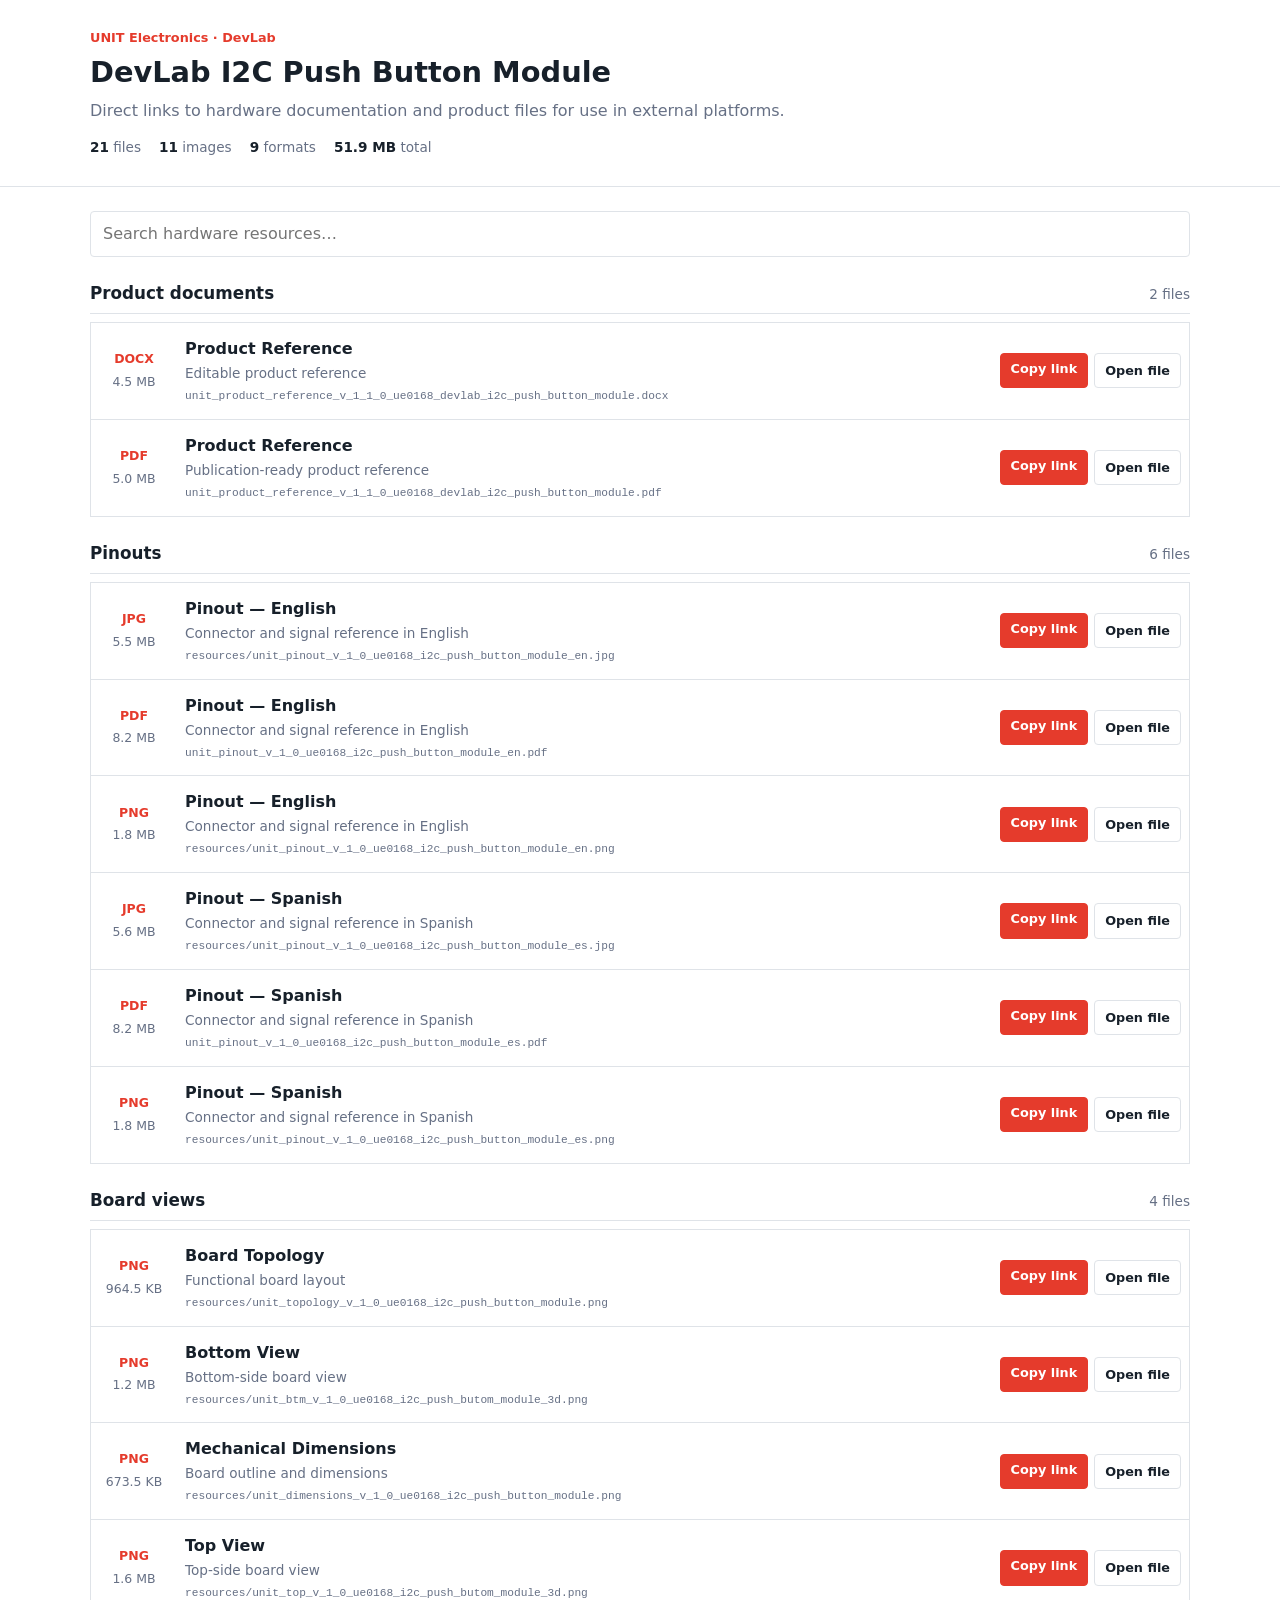
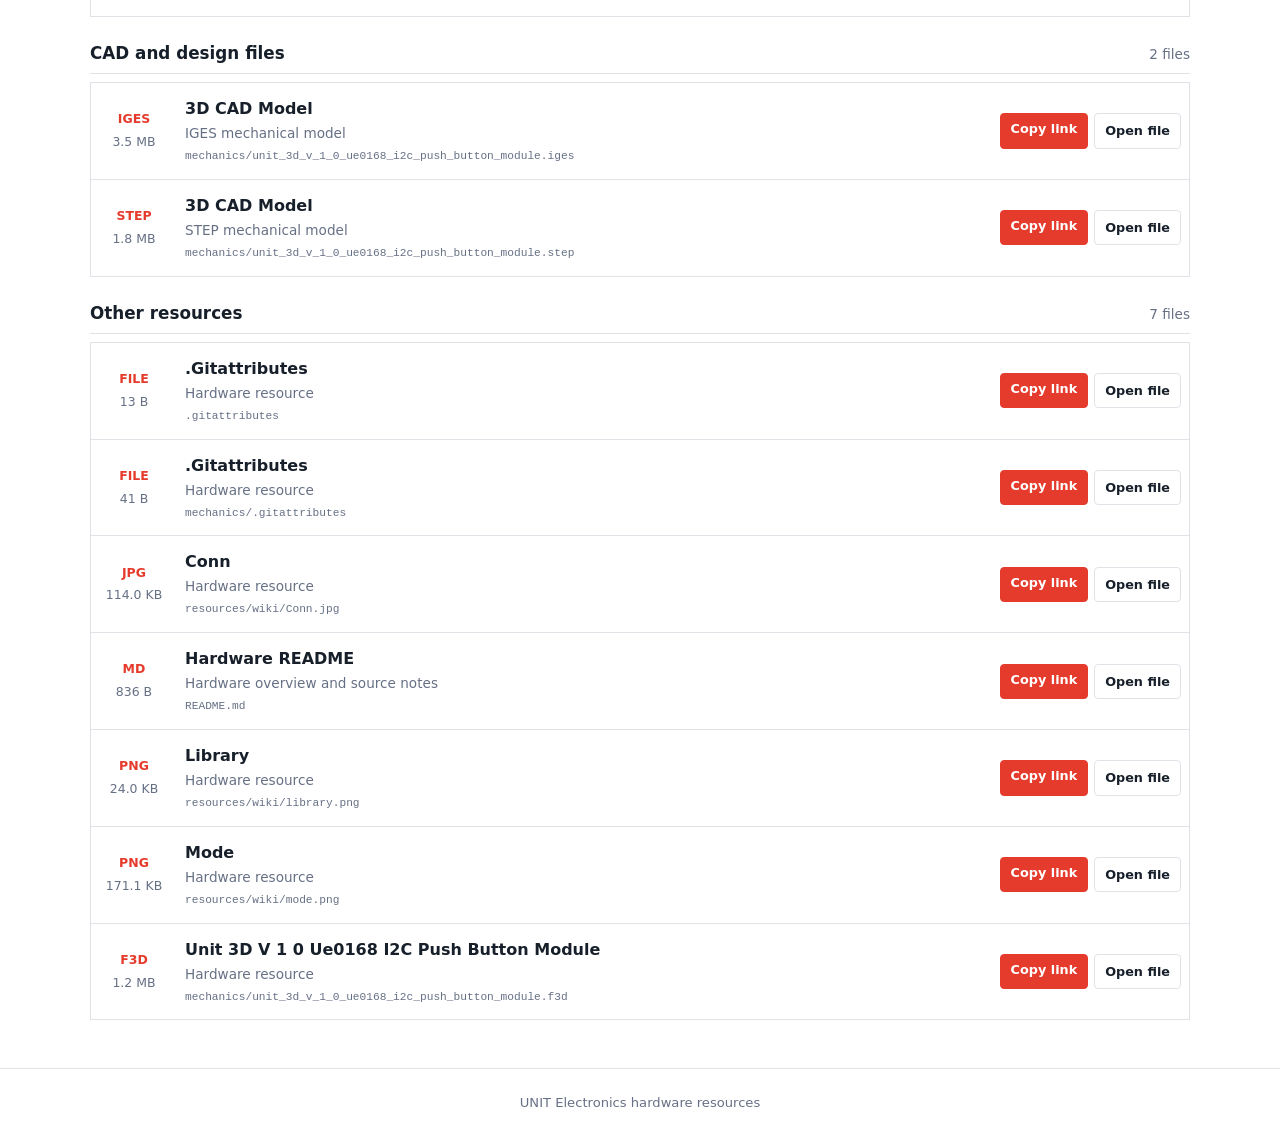
==== commit 5906723f: "Auto-update hardware documentation" ====
--- a/docs/index.html
+++ b/docs/index.html
@@ -140,10 +140,10 @@
       <h1>DevLab I2C Push Button Module</h1>
       <p class="subtitle">Direct links to hardware documentation and product files for use in external platforms.</p>
       <div class="summary" aria-label="Resource summary">
-        <span><strong>23</strong> files</span>
-        <span><strong>13</strong> images</span>
+        <span><strong>21</strong> files</span>
+        <span><strong>11</strong> images</span>
         <span><strong>9</strong> formats</span>
-        <span><strong>52.0 MB</strong> total</span>
+        <span><strong>51.9 MB</strong> total</span>
       </div>
     </div>
   </header>
@@ -298,7 +298,7 @@
       <section class="resource-section">
         <div class="section-heading">
           <h2>Board views</h2>
-          <span>6 files</span>
+          <span>4 files</span>
         </div>
         <div class="resource-list">
         <article class="resource-item" data-search="board topology resources/unit_topology_v_1_0_ue0168_i2c_push_button_module.png functional board layout">
@@ -317,22 +317,6 @@
           </div>
         </article>
 
-        <article class="resource-item" data-search="bottom view resources/unit_btm_v_1_0_ue0168_i2c_push_butom_module_2d.png bottom-side board view">
-          <div class="file-meta">
-            <strong class="file-type">PNG</strong>
-            <span class="file-size">44.1 KB</span>
-          </div>
-          <div class="resource-details">
-            <h3>Bottom View</h3>
-            <p>Bottom-side board view</p>
-            <code title="resources/unit_btm_v_1_0_ue0168_i2c_push_butom_module_2d.png">resources/unit_btm_v_1_0_ue0168_i2c_push_butom_module_2d.png</code>
-          </div>
-          <div class="actions">
-            <button class="button primary copy-link" type="button" data-url="resources/unit_btm_v_1_0_ue0168_i2c_push_butom_module_2d.png">Copy link</button>
-            <a class="button" href="resources/unit_btm_v_1_0_ue0168_i2c_push_butom_module_2d.png" target="_blank" rel="noopener">Open file</a>
-          </div>
-        </article>
-
         <article class="resource-item" data-search="bottom view resources/unit_btm_v_1_0_ue0168_i2c_push_butom_module_3d.png bottom-side board view">
           <div class="file-meta">
             <strong class="file-type">PNG</strong>
@@ -362,22 +346,6 @@
           <div class="actions">
             <button class="button primary copy-link" type="button" data-url="resources/unit_dimensions_v_1_0_ue0168_i2c_push_button_module.png">Copy link</button>
             <a class="button" href="resources/unit_dimensions_v_1_0_ue0168_i2c_push_button_module.png" target="_blank" rel="noopener">Open file</a>
-          </div>
-        </article>
-
-        <article class="resource-item" data-search="top view resources/unit_top_v_1_0_ue0168_i2c_push_butom_module_2d.png top-side board view">
-          <div class="file-meta">
-            <strong class="file-type">PNG</strong>
-            <span class="file-size">46.0 KB</span>
-          </div>
-          <div class="resource-details">
-            <h3>Top View</h3>
-            <p>Top-side board view</p>
-            <code title="resources/unit_top_v_1_0_ue0168_i2c_push_butom_module_2d.png">resources/unit_top_v_1_0_ue0168_i2c_push_butom_module_2d.png</code>
-          </div>
-          <div class="actions">
-            <button class="button primary copy-link" type="button" data-url="resources/unit_top_v_1_0_ue0168_i2c_push_butom_module_2d.png">Copy link</button>
-            <a class="button" href="resources/unit_top_v_1_0_ue0168_i2c_push_butom_module_2d.png" target="_blank" rel="noopener">Open file</a>
           </div>
         </article>
 
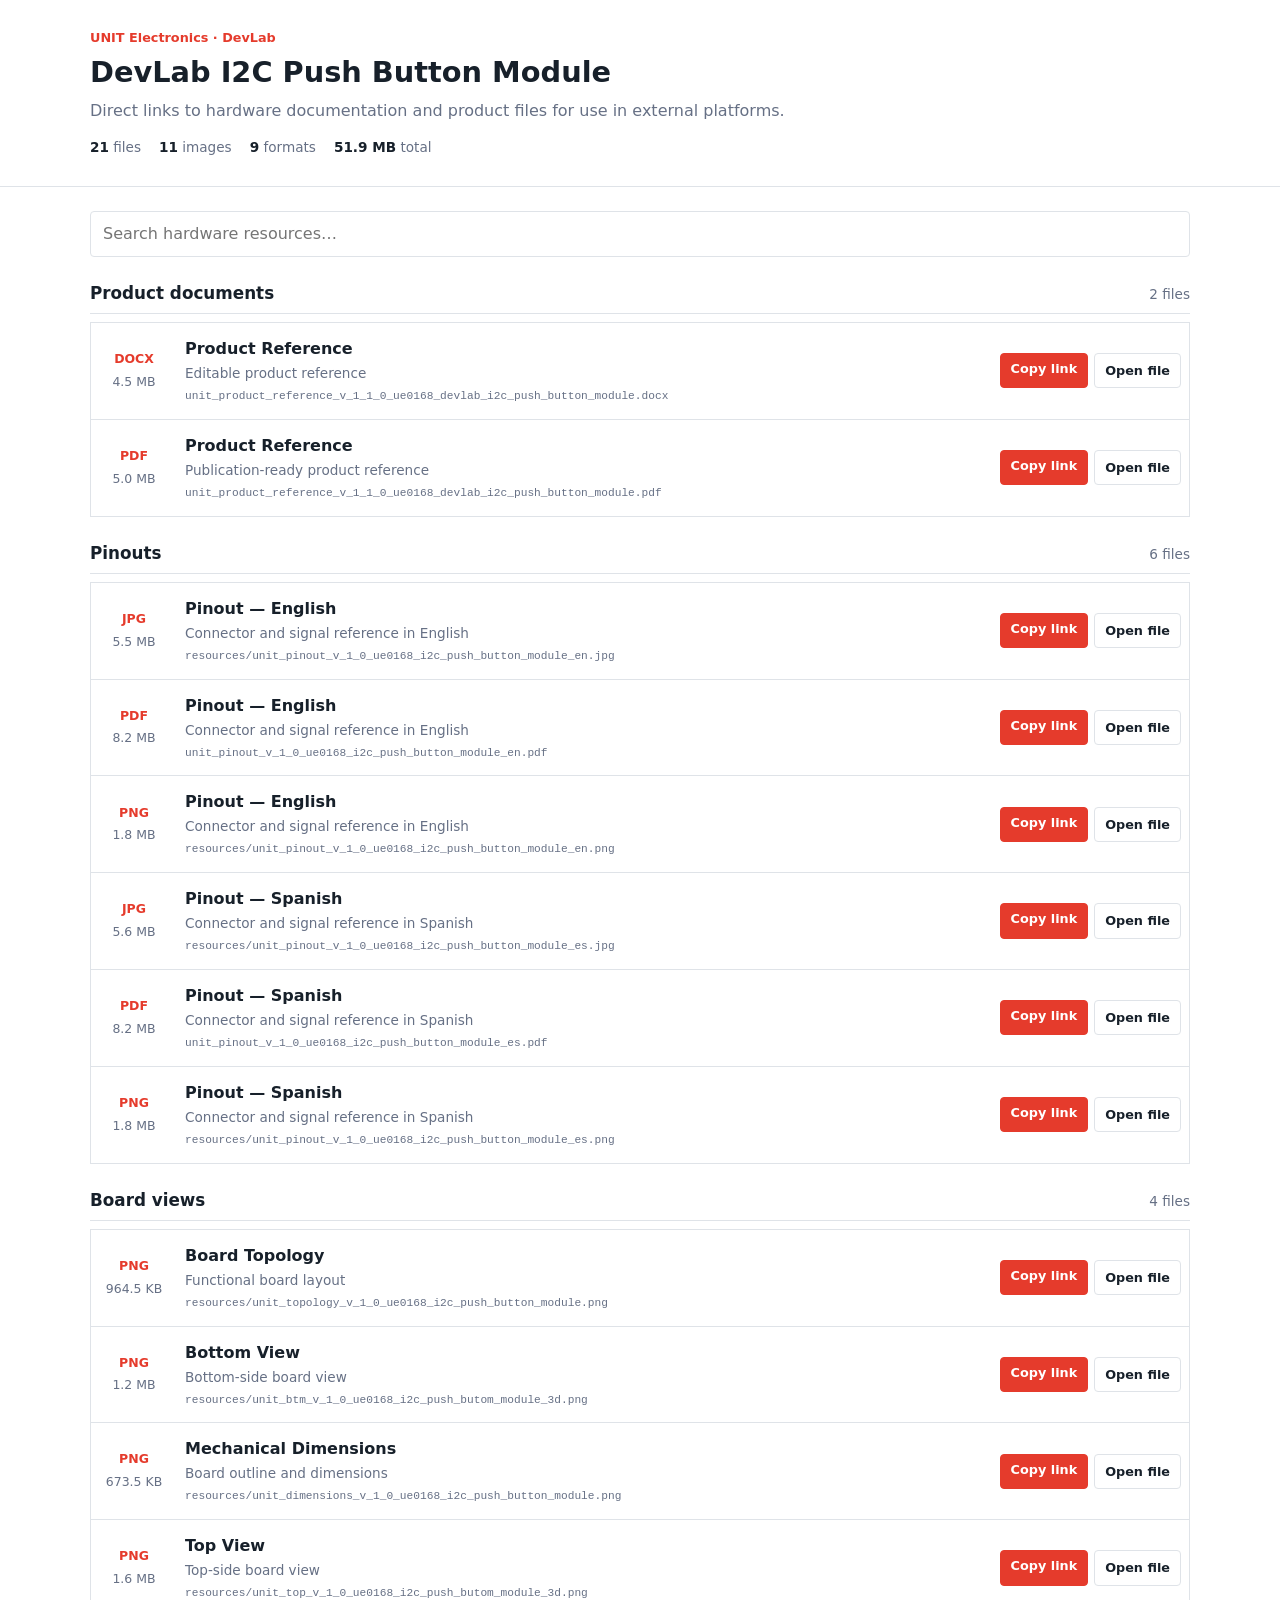
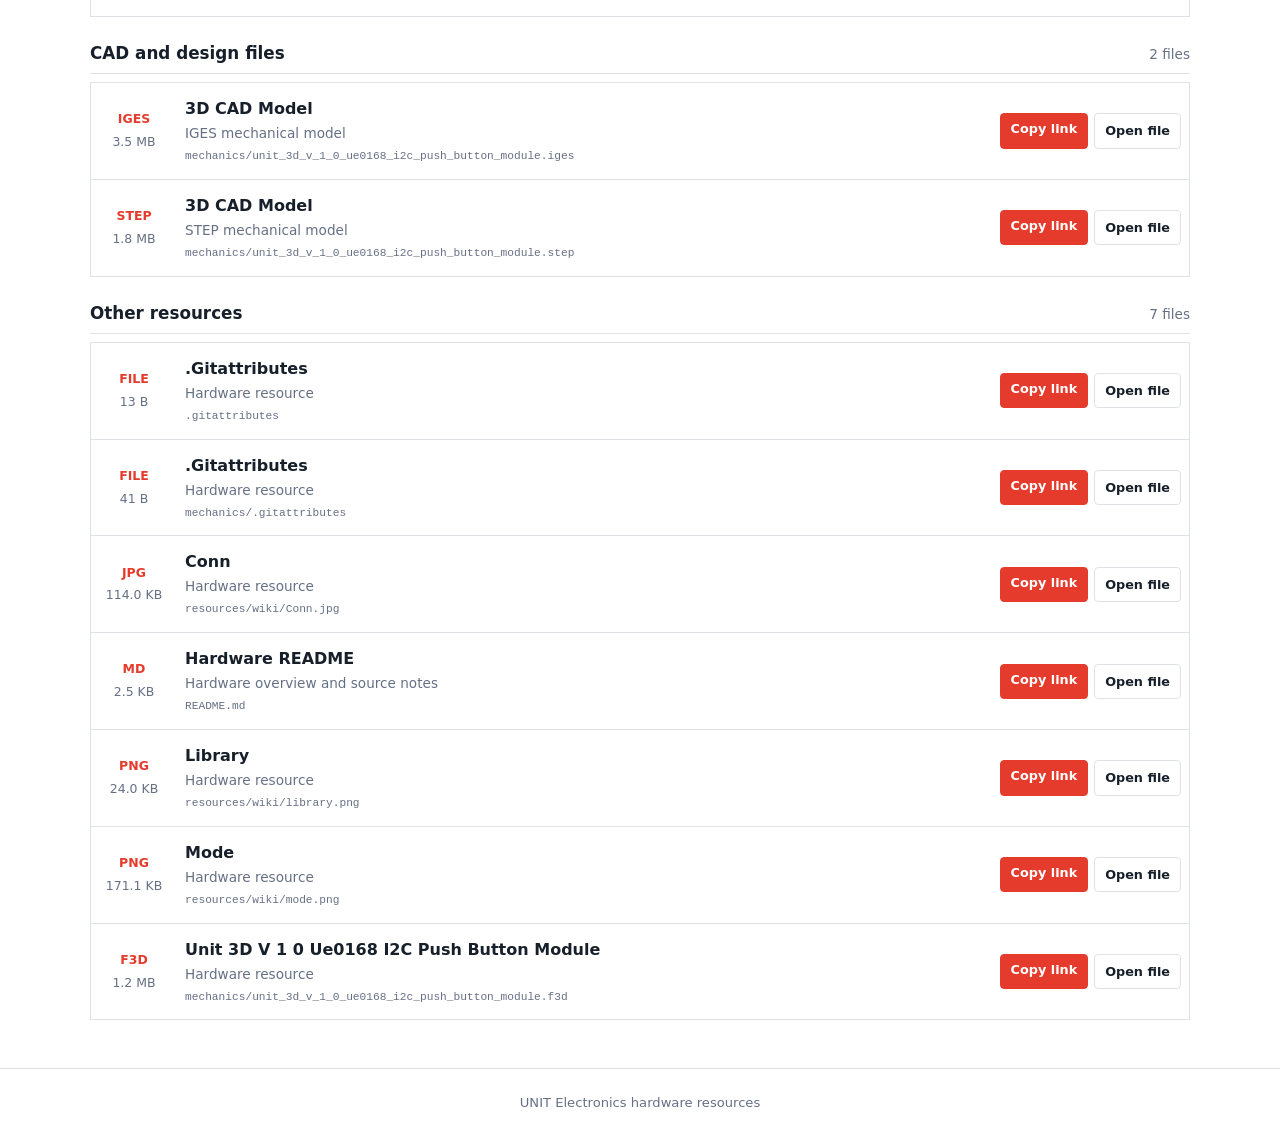
==== commit 87a40738: "Auto-update hardware documentation" ====
--- a/docs/index.html
+++ b/docs/index.html
@@ -462,7 +462,7 @@
         <article class="resource-item" data-search="hardware readme readme.md hardware overview and source notes">
           <div class="file-meta">
             <strong class="file-type">MD</strong>
-            <span class="file-size">836 B</span>
+            <span class="file-size">2.5 KB</span>
           </div>
           <div class="resource-details">
             <h3>Hardware README</h3>
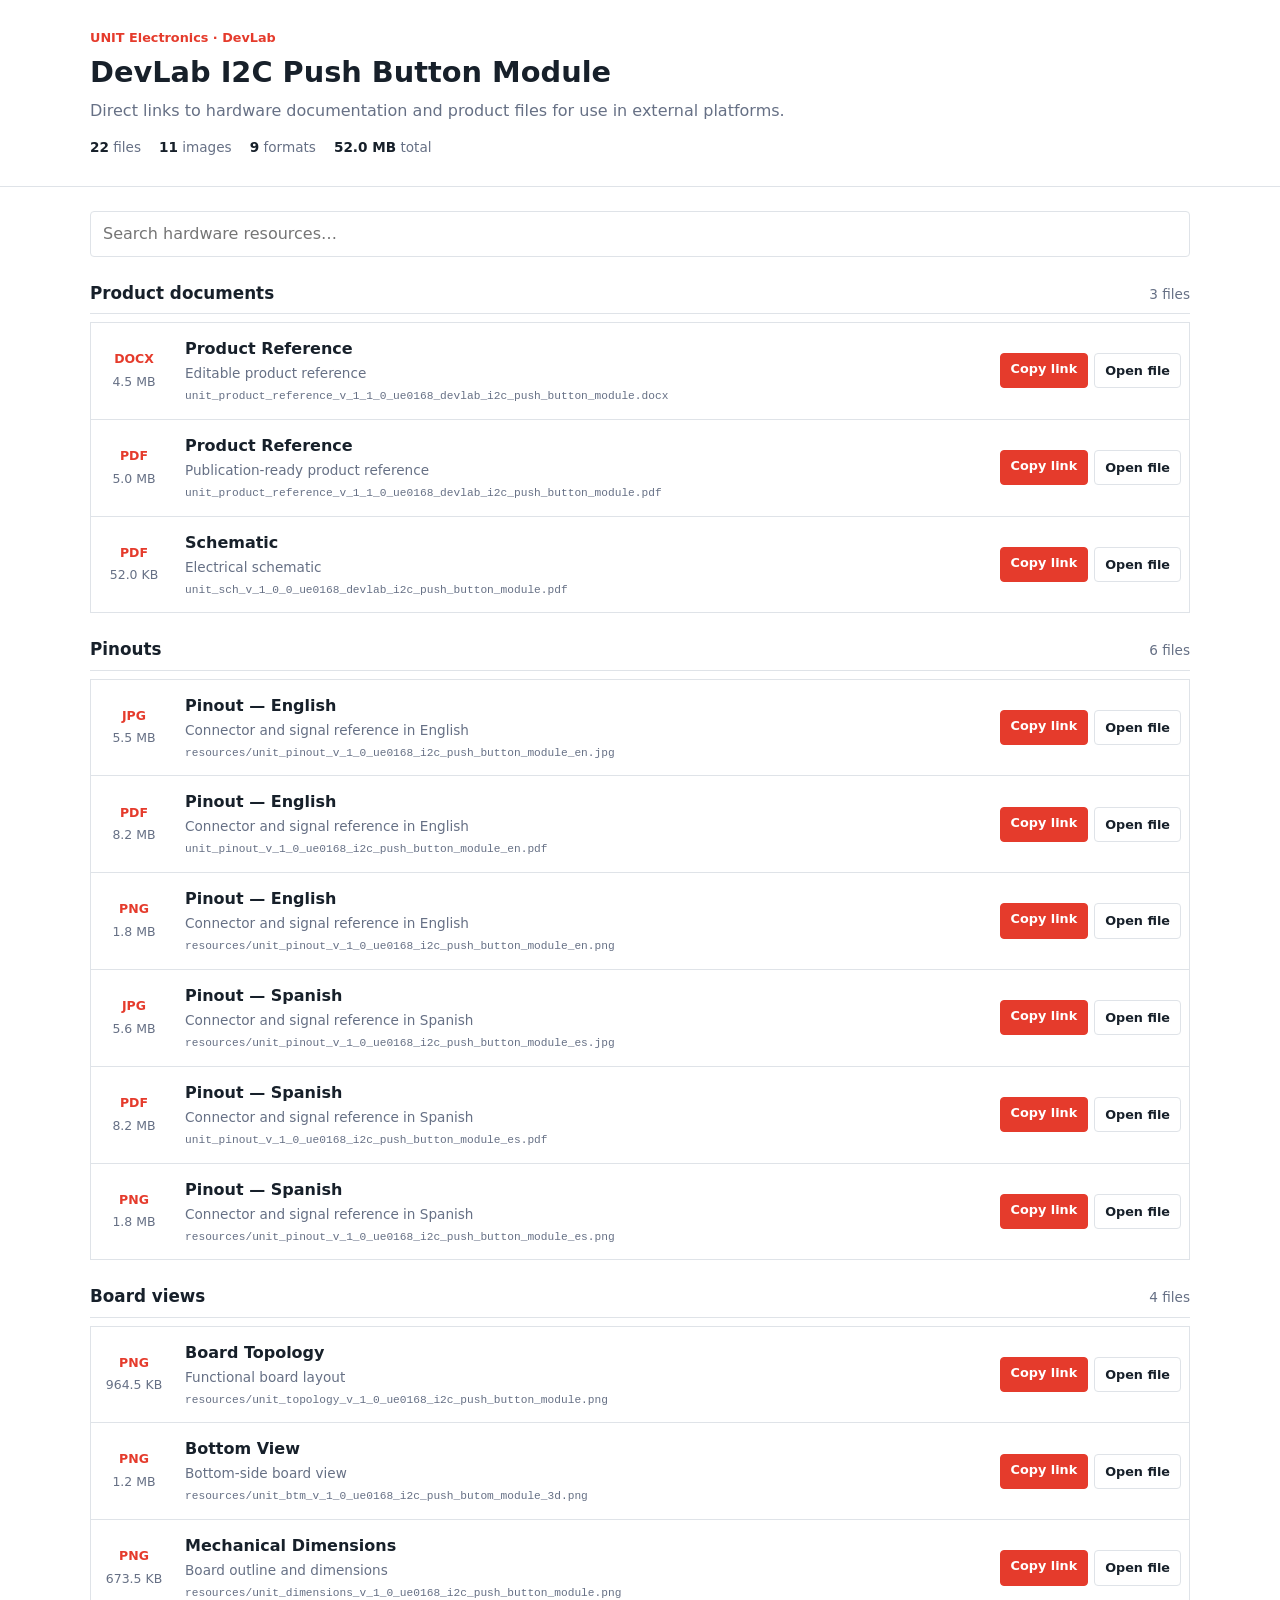
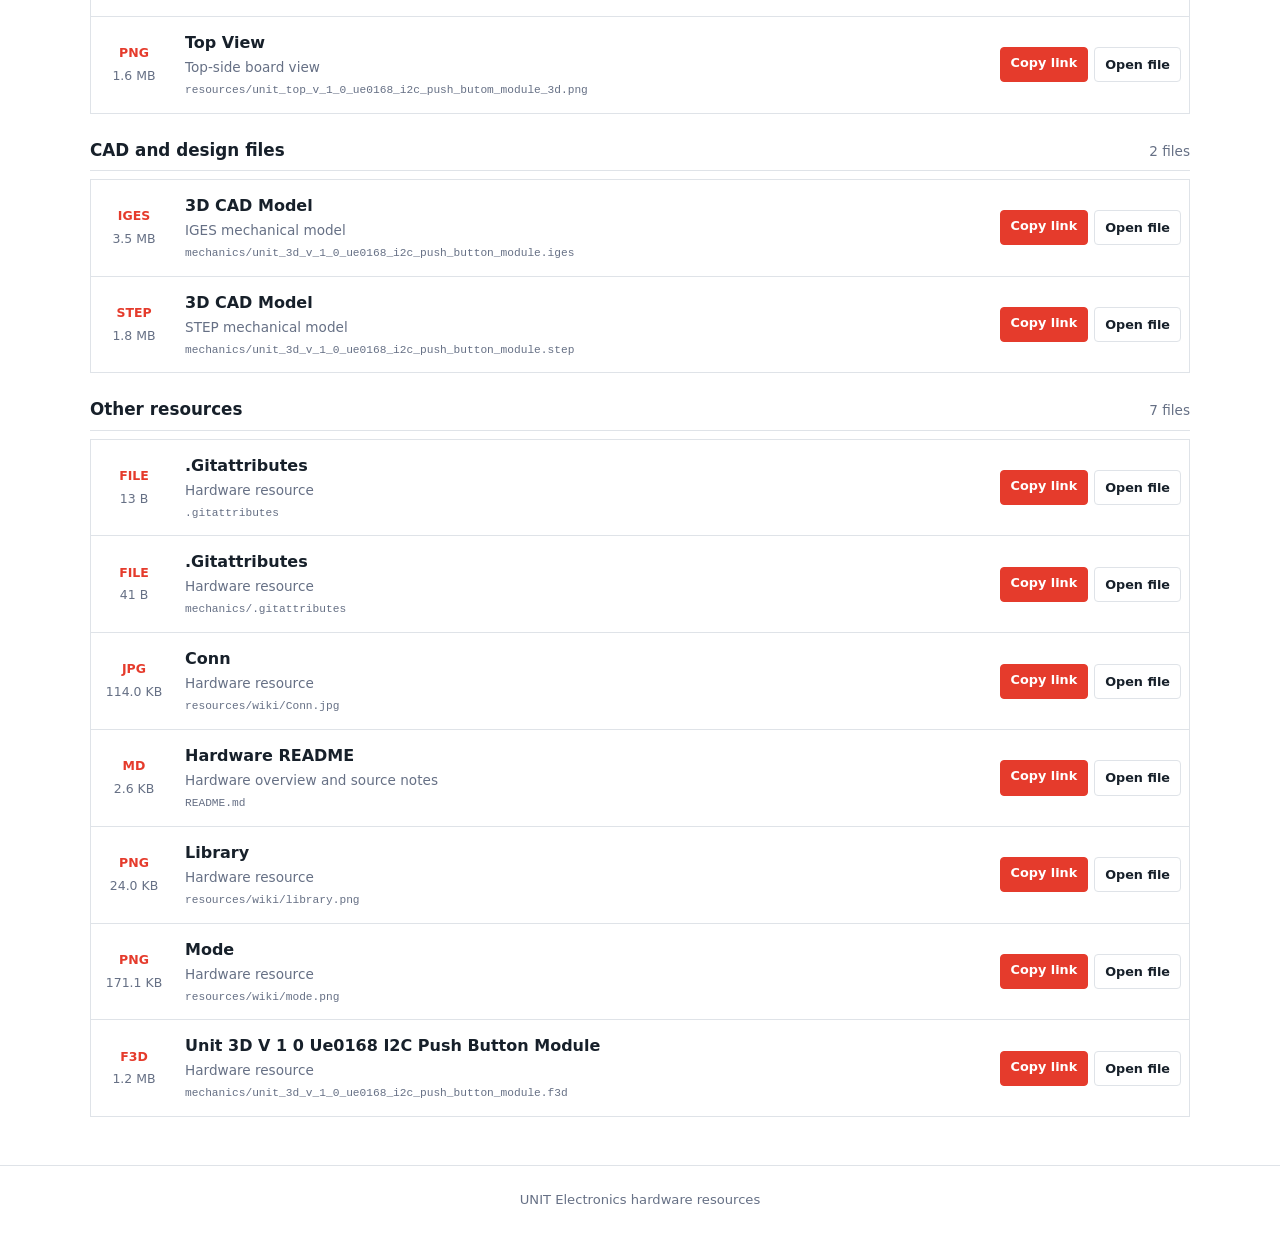
==== commit 35715a28: "Auto-update hardware documentation" ====
--- a/docs/index.html
+++ b/docs/index.html
@@ -140,10 +140,10 @@
       <h1>DevLab I2C Push Button Module</h1>
       <p class="subtitle">Direct links to hardware documentation and product files for use in external platforms.</p>
       <div class="summary" aria-label="Resource summary">
-        <span><strong>21</strong> files</span>
+        <span><strong>22</strong> files</span>
         <span><strong>11</strong> images</span>
         <span><strong>9</strong> formats</span>
-        <span><strong>51.9 MB</strong> total</span>
+        <span><strong>52.0 MB</strong> total</span>
       </div>
     </div>
   </header>
@@ -156,7 +156,7 @@
       <section class="resource-section">
         <div class="section-heading">
           <h2>Product documents</h2>
-          <span>2 files</span>
+          <span>3 files</span>
         </div>
         <div class="resource-list">
         <article class="resource-item" data-search="product reference unit_product_reference_v_1_1_0_ue0168_devlab_i2c_push_button_module.docx editable product reference">
@@ -188,6 +188,22 @@
           <div class="actions">
             <button class="button primary copy-link" type="button" data-url="unit_product_reference_v_1_1_0_ue0168_devlab_i2c_push_button_module.pdf">Copy link</button>
             <a class="button" href="unit_product_reference_v_1_1_0_ue0168_devlab_i2c_push_button_module.pdf" target="_blank" rel="noopener">Open file</a>
+          </div>
+        </article>
+
+        <article class="resource-item" data-search="schematic unit_sch_v_1_0_0_ue0168_devlab_i2c_push_button_module.pdf electrical schematic">
+          <div class="file-meta">
+            <strong class="file-type">PDF</strong>
+            <span class="file-size">52.0 KB</span>
+          </div>
+          <div class="resource-details">
+            <h3>Schematic</h3>
+            <p>Electrical schematic</p>
+            <code title="unit_sch_v_1_0_0_ue0168_devlab_i2c_push_button_module.pdf">unit_sch_v_1_0_0_ue0168_devlab_i2c_push_button_module.pdf</code>
+          </div>
+          <div class="actions">
+            <button class="button primary copy-link" type="button" data-url="unit_sch_v_1_0_0_ue0168_devlab_i2c_push_button_module.pdf">Copy link</button>
+            <a class="button" href="unit_sch_v_1_0_0_ue0168_devlab_i2c_push_button_module.pdf" target="_blank" rel="noopener">Open file</a>
           </div>
         </article>
         </div>
@@ -462,7 +478,7 @@
         <article class="resource-item" data-search="hardware readme readme.md hardware overview and source notes">
           <div class="file-meta">
             <strong class="file-type">MD</strong>
-            <span class="file-size">2.5 KB</span>
+            <span class="file-size">2.6 KB</span>
           </div>
           <div class="resource-details">
             <h3>Hardware README</h3>
